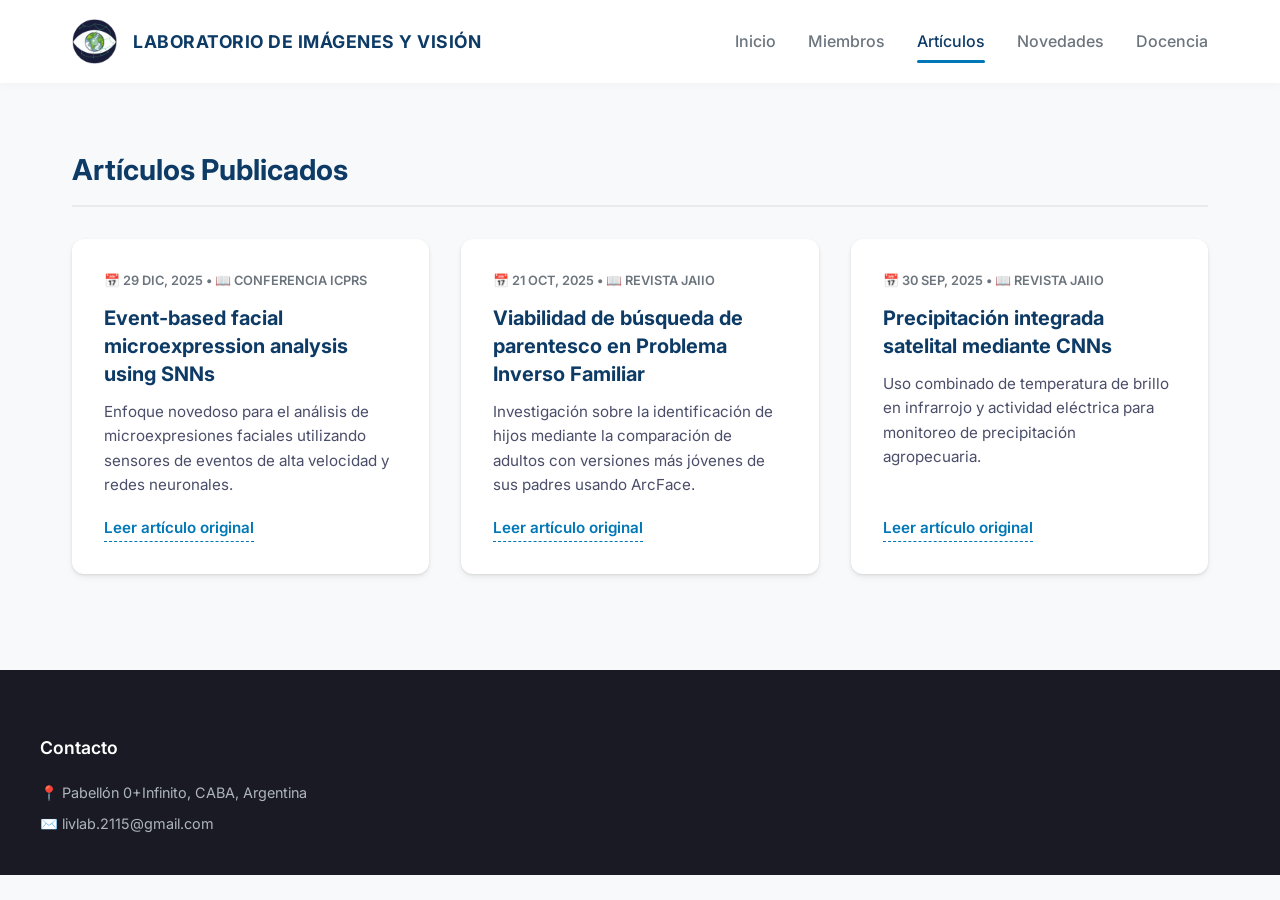
==== articulos.html @ 8fc421ce "articulos.html" ====
<!DOCTYPE html>
<html lang="es">
<head>
    <meta charset="UTF-8">
    <meta name="viewport" content="width=device-width, initial-scale=1.0">
    <title>Artículos - LIV</title>
    <link href="https://fonts.googleapis.com/css2?family=Inter:wght@300;400;500;600;700&display=swap" rel="stylesheet">
    <link rel="stylesheet" href="style.css">
</head>
<body>

    <header>
        <div class="header-container">
            <a href="index.html" class="logo-area">
                <img alt="Logo LIV" src="logo.png" class="logo-img">
                <h1 class="logo-title">LABORATORIO DE IMÁGENES Y VISIÓN</h1>
            </a>
            <nav class="main-nav">
                <ul>
                    <li><a href="index.html">Inicio</a></li>
                    <li><a href="miembros.html">Miembros</a></li>
                    <!-- Marcamos "Artículos" como la página activa -->
                    <li><a href="articulos.html" class="active">Artículos</a></li>
                    <li><a href="novedades.html">Novedades</a></li>
                    <li><a href="docencia.html">Docencia</a></li>
                </ul>
            </nav>
        </div>
    </header>

    <main>
        <section class="container">
            <div class="section-header">
                <h3>Artículos Publicados</h3>
            </div>
            <div class="grid articles-grid">
                
                <!-- Artículo 1 -->
                <div class="card article-card">
                    <span class="article-meta">📅 29 Dic, 2025 &bull; 📖 Conferencia ICPRS</span>
                    <h4>Event-based facial microexpression analysis using SNNs</h4>
                    <p>Enfoque novedoso para el análisis de microexpresiones faciales utilizando sensores de eventos de alta velocidad y redes neuronales.</p>
                    <a href="https://ieeexplore.ieee.org/abstract/document/11302823" target="_blank" class="article-link">Leer artículo original</a>
                </div>

                <!-- Artículo 2 -->
                <div class="card article-card">
                    <span class="article-meta">📅 21 Oct, 2025 &bull; 📖 Revista JAIIO</span>
                    <h4>Viabilidad de búsqueda de parentesco en Problema Inverso Familiar</h4>
                    <p>Investigación sobre la identificación de hijos mediante la comparación de adultos con versiones más jóvenes de sus padres usando ArcFace.</p>
                    <a href="https://revistas.unlp.edu.ar/JAIIO/article/view/19857" target="_blank" class="article-link">Leer artículo original</a>
                </div>

                <!-- Artículo 3 -->
                <div class="card article-card">
                    <span class="article-meta">📅 30 Sep, 2025 &bull; 📖 Revista JAIIO</span>
                    <h4>Precipitación integrada satelital mediante CNNs</h4>
                    <p>Uso combinado de temperatura de brillo en infrarrojo y actividad eléctrica para monitoreo de precipitación agropecuaria.</p>
                    <a href="https://revistas.unlp.edu.ar/JAIIO/article/view/19682" target="_blank" class="article-link">Leer artículo original</a>
                </div>

                <!-- Podés seguir agregando más artículos acá copiando y pegando el bloque <div class="card article-card">...</div> -->

            </div>
        </section>
    </main>

    <footer>
        <div class="footer-container">
            <div class="footer-col">
                <h5>Contacto</h5>
                <p>📍 Pabellón 0+Infinito, CABA, Argentina</p>
                <p>✉️ livlab.2115@gmail.com</p>
            </div>
        </div>
    </footer>

</body>
</html>
---- style.css ----
/* ==========================================================================
   Variables de Diseño (Paleta de Colores Académica y Estilos Globales)
   ========================================================================== */
:root {
    --primary-color: #0d3b66;      /* Azul institucional profundo */
    --secondary-color: #0077b6;    /* Azul brillante para acentos y enlaces */
    --text-color: #2b2d42;         /* Gris carbón para óptima lectura */
    --bg-light: #f8f9fa;           /* Fondo gris claro moderno */
    --bg-white: #ffffff;
    --card-shadow: 0 4px 6px rgba(0, 0, 0, 0.05), 0 1px 3px rgba(0, 0, 0, 0.1);
    --card-shadow-hover: 0 10px 20px rgba(0, 0, 0, 0.08);
    --border-radius: 12px;
    --font-main: 'Inter', sans-serif;
}

/* Reset de márgenes por defecto */
* {
    box-sizing: border-box;
    margin: 0;
    padding: 0;
}

body {
    font-family: var(--font-main);
    color: var(--text-color);
    background-color: var(--bg-light);
    line-height: 1.6;
}

a {
    text-decoration: none;
    color: var(--secondary-color);
    transition: color 0.2s ease;
}

a:hover {
    color: var(--primary-color);
}

ul {
    list-style: none;
}

img {
    max-width: 100%;
    display: block;
}

/* Maquetación de Contenedores (Escritorio) */
.container {
    max-width: 1200px;
    margin: 4rem auto;
    padding: 0 2rem;
}

.grid {
    display: grid;
    gap: 2rem;
}

.section-header {
    display: flex;
    justify-content: space-between;
    align-items: center;
    margin-bottom: 2rem;
    border-bottom: 2px solid #e9ecef;
    padding-bottom: 0.75rem;
}

.section-header h3 {
    font-size: 1.8rem;
    color: var(--primary-color);
    font-weight: 700;
}

/* Botones Secundarios */
.btn-secondary {
    font-size: 0.9rem;
    font-weight: 500;
    color: var(--secondary-color);
    border: 1px solid var(--secondary-color);
    padding: 0.5rem 1.2rem;
    border-radius: 30px;
    transition: all 0.2s ease;
    white-space: nowrap;
}

.btn-secondary:hover {
    background-color: var(--secondary-color);
    color: var(--bg-white);
}

/* ==========================================================================
   Header y Barra de Navegación
   ========================================================================== */
header {
    background-color: var(--bg-white);
    box-shadow: 0 2px 10px rgba(0,0,0,0.03);
    position: sticky;
    top: 0;
    z-index: 1000;
}

.header-container {
    max-width: 1200px;
    margin: 0 auto;
    padding: 1.2rem 2rem;
    display: flex;
    justify-content: space-between;
    align-items: center;
}

.logo-area {
    display: flex;
    align-items: center;
    gap: 1rem;
}

.logo-img {
    height: 45px;
    width: auto;
}

.logo-title {
    font-weight: 700;
    font-size: 1.1rem;
    color: var(--primary-color);
    letter-spacing: 0.5px;
}

.main-nav ul {
    display: flex;
    gap: 2rem;
}

.main-nav a {
    color: #6c757d;
    font-weight: 500;
    font-size: 1rem;
    padding: 0.5rem 0;
    position: relative;
}

.main-nav a:hover,
.main-nav a.active {
    color: var(--primary-color);
}

.main-nav a.active::after {
    content: '';
    position: absolute;
    bottom: -4px;
    left: 0;
    width: 100%;
    height: 3px;
    background-color: var(--secondary-color);
    border-radius: 2px;
}

/* ==========================================================================
   Sección Hero (Presentación)
   ========================================================================== */
.hero {
    background: linear-gradient(135deg, var(--primary-color) 0%, #1d4e89 100%);
    color: var(--bg-white);
    padding: 6rem 2rem;
    text-align: center;
}

.hero-content {
    max-width: 850px;
    margin: 0 auto;
}

.hero h2 {
    font-size: 3rem;
    margin-bottom: 1.2rem;
    font-weight: 700;
    letter-spacing: -0.5px;
}

.hero p {
    font-size: 1.2rem;
    opacity: 0.95;
    font-weight: 300;
}

/* ==========================================================================
   Estilo de Tarjetas Avanzado (Cards)
   ========================================================================== */
.card {
    background-color: var(--bg-white);
    border-radius: var(--border-radius);
    box-shadow: var(--card-shadow);
    padding: 2rem;
    transition: transform 0.3s cubic-bezier(0.165, 0.84, 0.44, 1), box-shadow 0.3s ease;
}

.card:hover {
    transform: translateY(-4px);
    box-shadow: var(--card-shadow-hover);
}

/* Grids por defecto (Escritorio) */
.team-grid { grid-template-columns: repeat(auto-fit, minmax(210px, 1fr)); }
.articles-grid { grid-template-columns: repeat(auto-fit, minmax(320px, 1fr)); }
.news-grid { grid-template-columns: repeat(auto-fit, minmax(350px, 1fr)); }

.member-card { text-align: center; }
.member-img-container {
    width: 120px;
    height: 120px;
    margin: 0 auto 1rem auto;
    border-radius: 50%;
    overflow: hidden;
    border: 4px solid #f1f3f5;
}
.member-card img { width: 100%; height: 100%; object-fit: cover; }
.member-card h4 { font-size: 1.1rem; color: var(--primary-color); margin-bottom: 0.2rem; }
.member-card .role { font-size: 0.9rem; color: #6c757d; }

.article-card { display: flex; flex-direction: column; }
.article-meta { font-size: 0.8rem; color: #6c757d; margin-bottom: 0.75rem; text-transform: uppercase; font-weight: 600; }
.article-card h4 { font-size: 1.25rem; color: var(--primary-color); margin-bottom: 0.75rem; line-height: 1.4; }
.article-card p { font-size: 0.95rem; color: #4a4e69; margin-bottom: 1.2rem; flex-grow: 1; }
.article-link { font-weight: 600; font-size: 0.95rem; align-self: flex-start; border-bottom: 1px dashed var(--secondary-color); }

.badge { display: inline-block; font-size: 0.75rem; font-weight: 700; padding: 0.3rem 0.8rem; border-radius: 20px; margin-bottom: 1rem; text-transform: uppercase; }
.badge-ongoing { background-color: #e2f0d9; color: #385723; }
.badge-finished { background-color: #e8eae9; color: #595959; }
.news-card h4 { font-size: 1.25rem; color: var(--primary-color); margin-bottom: 0.5rem; }

/* ==========================================================================
   Footer
   ========================================================================== */
footer {
    background-color: #1a1a24;
    color: #adb5bd;
    padding: 4rem 2rem 2rem 2rem;
    margin-top: 6rem;
}

.footer-container {
    max-width: 1200px;
    margin: 0 auto;
    display: flex;
    justify-content: space-between;
    flex-wrap: wrap;
    gap: 3rem;
}

.footer-col { flex: 1; min-width: 220px; }
.footer-col h5 { color: var(--bg-white); margin-bottom: 1.2rem; font-size: 1.1rem; font-weight: 600; }
.footer-col p, .footer-links li { margin-bottom: 0.5rem; font-size: 0.9rem; }
.footer-links a { color: #adb5bd; }
.footer-links a:hover { color: var(--bg-white); }
.footer-logos { display: flex; align-items: center; gap: 1.5rem; flex-wrap: wrap; }
.footer-logos img { height: 40px; width: auto; filter: brightness(0) invert(1); opacity: 0.5; }
.footer-bottom { max-width: 1200px; margin: 3rem auto 0 auto; padding-top: 1.2rem; border-top: 1px solid #2d2d3a; text-align: center; font-size: 0.8rem; }

/* ==========================================================================
   MÓVIL COMPACTO (Ajustes estrictos para celulares)
   ========================================================================== */
@media (max-width: 768px) {
    /* 1. Reducción de espacios muertos (márgenes y paddings) */
    .container {
        margin: 2rem auto;
        padding: 0 1rem;
    }
    
    .card {
        padding: 1.25rem; /* Tarjetas más compactas */
    }

    /* 2. Menú de navegación móvil limpio y centrado */
    .header-container {
        flex-direction: column;
        gap: 0.8rem;
        padding: 1rem;
    }
    
    .logo-title {
        font-size: 0.95rem;
        text-align: center;
    }

    .main-nav ul {
        gap: 1rem;
        flex-wrap: wrap;
        justify-content: center;
    }

    .main-nav a {
        font-size: 0.9rem;
    }

    /* 3. Hero achicado drásticamente para evitar scroll eterno */
    .hero {
        padding: 2.5rem 1rem;
    }
    
    .hero h2 {
        font-size: 1.8rem;
        margin-bottom: 0.6rem;
    }
    
    .hero p {
        font-size: 0.95rem;
    }

    /* 4. Encabezados de sección compactos */
    .section-header {
        margin-bottom: 1.2rem;
        gap: 0.5rem;
    }
    
    .section-header h3 {
        font-size: 1.3rem;
    }
    
    .btn-secondary {
        font-size: 0.8rem;
        padding: 0.4rem 0.8rem;
    }

    /* 5. Forzar una sola columna perfecta y compacta sin desbordes */
    .team-grid, .articles-grid, .news-grid {
        grid-template-columns: 1fr !important;
        gap: 1rem;
    }

    .member-img-container {
        width: 90px;
        height: 90px;
        margin-bottom: 0.6rem;
    }

    /* 6. Footer adaptable */
    footer {
        padding: 2.5rem 1rem 1.5rem 1rem;
        margin-top: 3rem;
    }
    
    .footer-container {
        gap: 1.5rem;
        flex-direction: column;
    }
    
    .footer-logos {
        gap: 1rem;
    }
    
    .footer-logos img {
        height: 35px;
    }
}
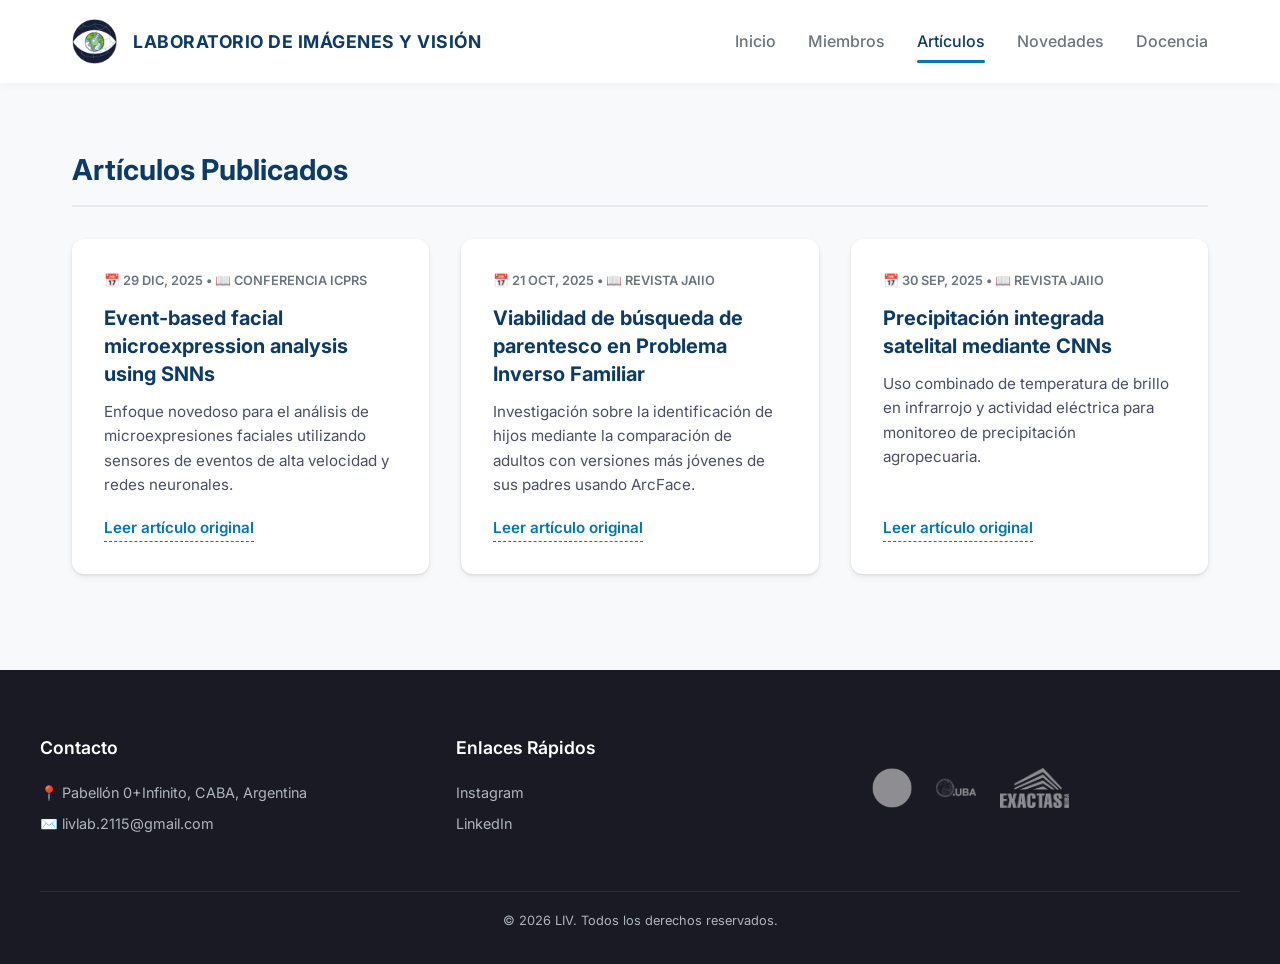
==== commit b2f7d354: "articulos.html" ====
--- a/articulos.html
+++ b/articulos.html
@@ -65,15 +65,32 @@
         </section>
     </main>
 
-    <footer>
+   <footer>
         <div class="footer-container">
             <div class="footer-col">
                 <h5>Contacto</h5>
                 <p>📍 Pabellón 0+Infinito, CABA, Argentina</p>
                 <p>✉️ livlab.2115@gmail.com</p>
             </div>
+            
+            <div class="footer-col">
+                <h5>Enlaces Rápidos</h5>
+                <ul class="footer-links">
+                    <li><a href="https://instagram.com/imagenesliv" target="_blank">Instagram</a></li>
+                    <li><a href="https://linkedin.com/in/laboratorio-de-imágenes-y-visión-413093406" target="_blank">LinkedIn</a></li>
+                </ul>
+            </div>
+            
+            <div class="footer-col footer-logos">
+                <img alt="Logo LIV" src="logo.png">
+                <img alt="Logo UBA" src="logo_uba.png">
+                <img alt="Logo Exactas" src="logo_exactas.png">
+            </div>
+        </div>
+        
+        <div class="footer-bottom">
+            <p>&copy; 2026 LIV. Todos los derechos reservados.</p>
         </div>
     </footer>
-
 </body>
 </html>
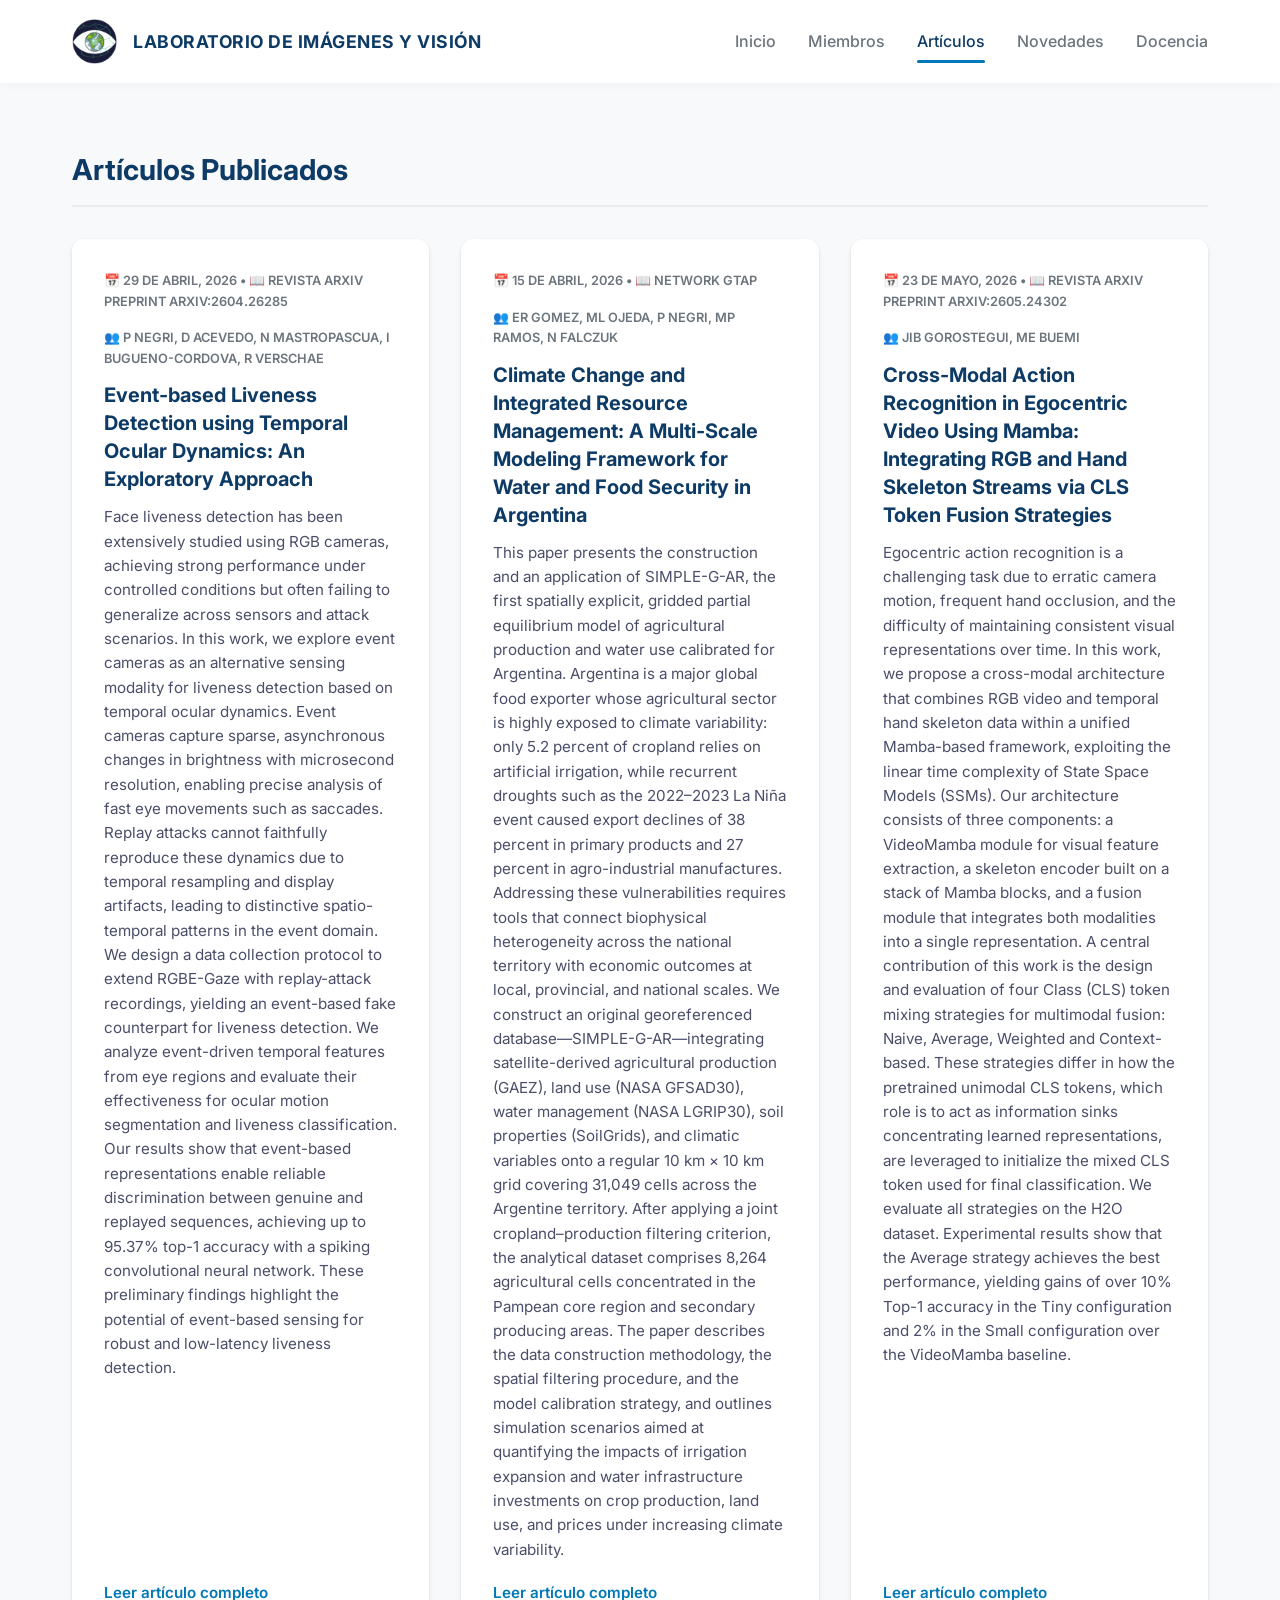
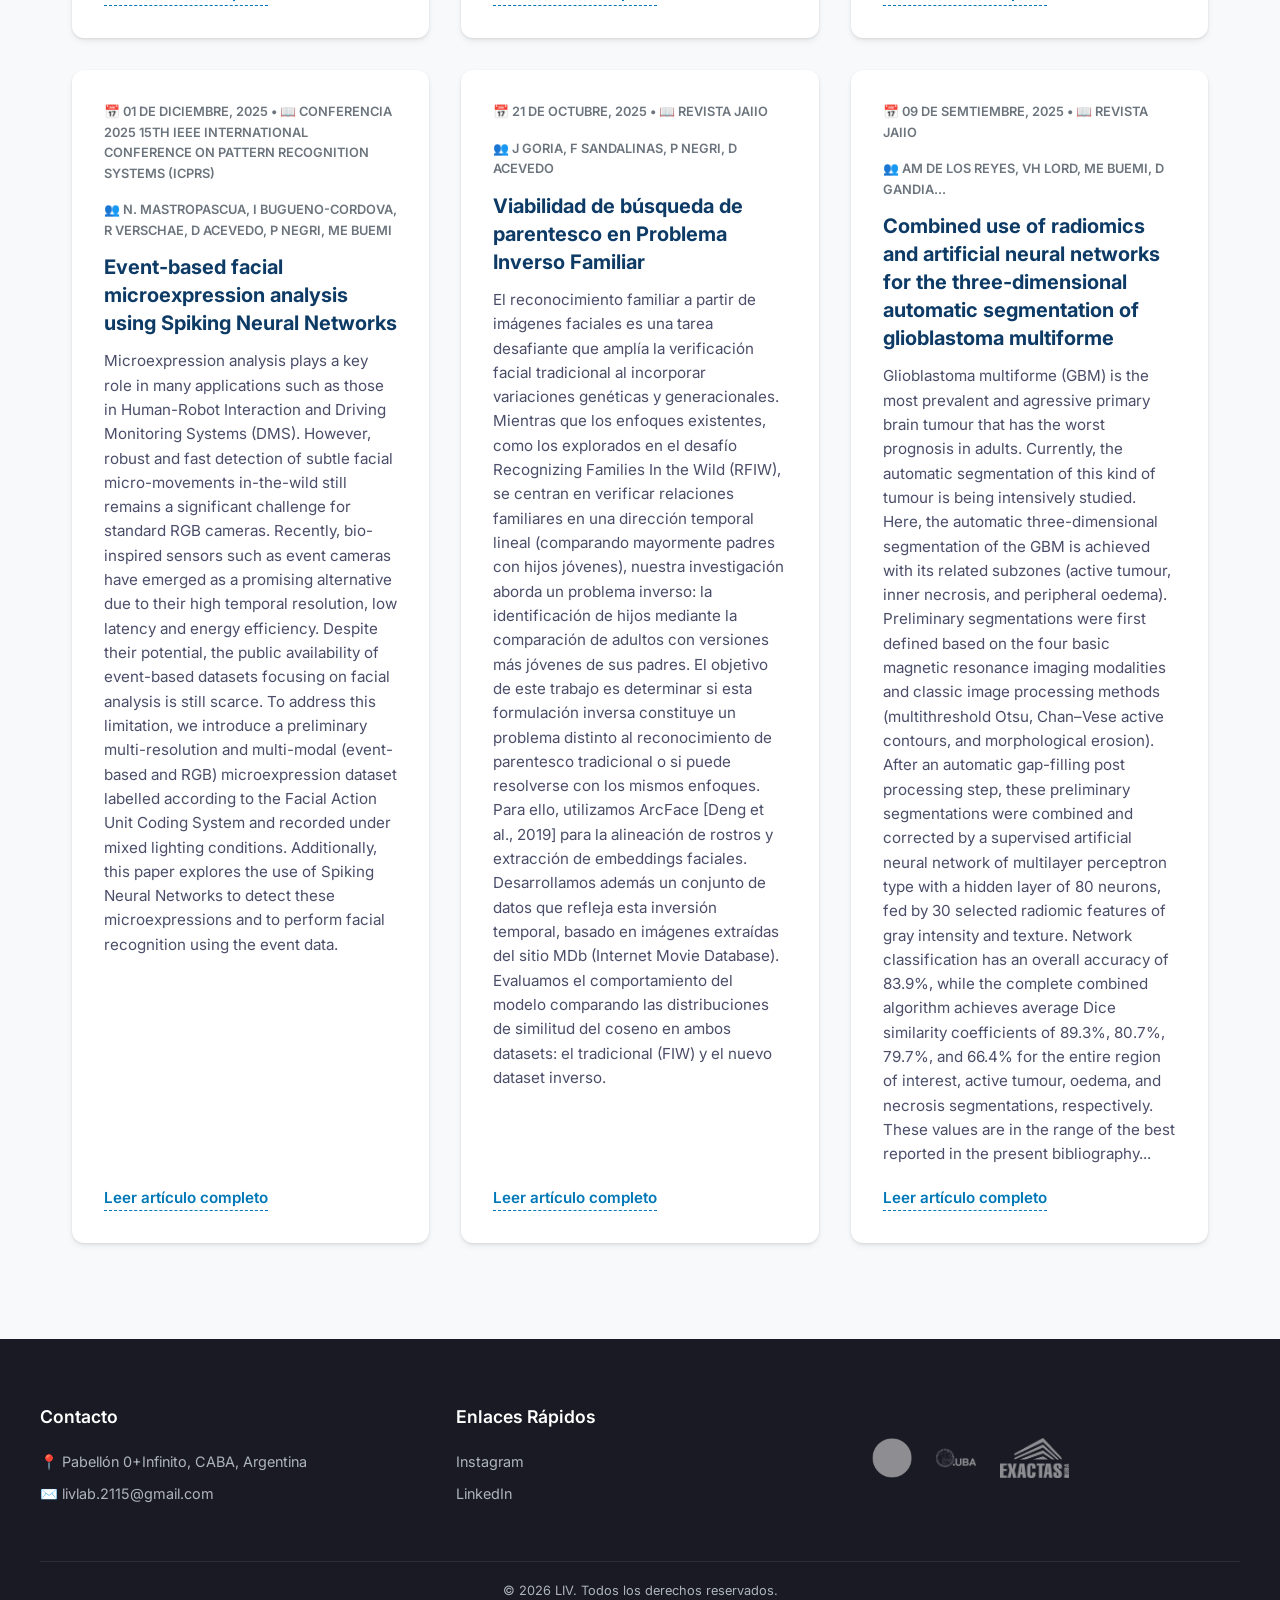
==== commit a79cecff: "articulos.html" ====
--- a/articulos.html
+++ b/articulos.html
@@ -37,30 +37,56 @@
                 
                 <!-- Artículo 1 -->
                 <div class="card article-card">
-                    <span class="article-meta">📅 29 Dic, 2025 &bull; 📖 Conferencia ICPRS</span>
-                    <h4>Event-based facial microexpression analysis using SNNs</h4>
-                    <p>Enfoque novedoso para el análisis de microexpresiones faciales utilizando sensores de eventos de alta velocidad y redes neuronales.</p>
-                    <a href="https://ieeexplore.ieee.org/abstract/document/11302823" target="_blank" class="article-link">Leer artículo original</a>
+                    <span class="article-meta">📅 29 de abril, 2026 &bull; 📖 Revista arXiv preprint arXiv:2604.26285</span>
+                    <span class="article-meta" style="display: block; margin-top: 4px;">👥 P Negri, D Acevedo, N Mastropascua, I Bugueno-Cordova, R Verschae</span>
+                    <h4>Event-based Liveness Detection using Temporal Ocular Dynamics: An Exploratory Approach</h4>
+                    <p>Face liveness detection has been extensively studied using RGB cameras, achieving strong performance under controlled conditions but often failing to generalize across sensors and attack scenarios. In this work, we explore event cameras as an alternative sensing modality for liveness detection based on temporal ocular dynamics. Event cameras capture sparse, asynchronous changes in brightness with microsecond resolution, enabling precise analysis of fast eye movements such as saccades. Replay attacks cannot faithfully reproduce these dynamics due to temporal resampling and display artifacts, leading to distinctive spatio-temporal patterns in the event domain. We design a data collection protocol to extend RGBE-Gaze with replay-attack recordings, yielding an event-based fake counterpart for liveness detection. We analyze event-driven temporal features from eye regions and evaluate their effectiveness for ocular motion segmentation and liveness classification. Our results show that event-based representations enable reliable discrimination between genuine and replayed sequences, achieving up to 95.37% top-1 accuracy with a spiking convolutional neural network. These preliminary findings highlight the potential of event-based sensing for robust and low-latency liveness detection.</p>
+                    <a href="https://arxiv.org/abs/2604.26285" target="_blank" class="article-link">Leer artículo completo</a>
                 </div>
 
                 <!-- Artículo 2 -->
                 <div class="card article-card">
-                    <span class="article-meta">📅 21 Oct, 2025 &bull; 📖 Revista JAIIO</span>
-                    <h4>Viabilidad de búsqueda de parentesco en Problema Inverso Familiar</h4>
-                    <p>Investigación sobre la identificación de hijos mediante la comparación de adultos con versiones más jóvenes de sus padres usando ArcFace.</p>
-                    <a href="https://revistas.unlp.edu.ar/JAIIO/article/view/19857" target="_blank" class="article-link">Leer artículo original</a>
+                    <span class="article-meta">📅 15 de abril, 2026 &bull; 📖 Network GTAP</span>
+                    <span class="article-meta" style="display: block; margin-top: 4px;">👥 ER Gomez, ML Ojeda, P Negri, MP Ramos, N Falczuk</span>
+                    <h4>Climate Change and Integrated Resource Management: A Multi-Scale Modeling Framework for Water and Food Security in Argentina</h4>
+                    <p>This paper presents the construction and an application of SIMPLE-G-AR, the first spatially explicit, gridded partial equilibrium model of agricultural production and water use calibrated for Argentina. Argentina is a major global food exporter whose agricultural sector is highly exposed to climate variability: only 5.2 percent of cropland relies on artificial irrigation, while recurrent droughts such as the 2022–2023 La Niña event caused export declines of 38 percent in primary products and 27 percent in agro-industrial manufactures. Addressing these vulnerabilities requires tools that connect biophysical heterogeneity across the national territory with economic outcomes at local, provincial, and national scales. We construct an original georeferenced database—SIMPLE-G-AR—integrating satellite-derived agricultural production (GAEZ), land use (NASA GFSAD30), water management (NASA LGRIP30), soil properties (SoilGrids), and climatic variables onto a regular 10 km × 10 km grid covering 31,049 cells across the Argentine territory. After applying a joint cropland–production filtering criterion, the analytical dataset comprises 8,264 agricultural cells concentrated in the Pampean core region and secondary producing areas. The paper describes the data construction methodology, the spatial filtering procedure, and the model calibration strategy, and outlines simulation scenarios aimed at quantifying the impacts of irrigation expansion and water infrastructure investments on crop production, land use, and prices under increasing climate variability.</p>
+                    <a href="https://www.gtap.agecon.purdue.edu/resources/res_display.asp?RecordID=7873" target="_blank" class="article-link">Leer artículo completo</a>
                 </div>
 
                 <!-- Artículo 3 -->
                 <div class="card article-card">
-                    <span class="article-meta">📅 30 Sep, 2025 &bull; 📖 Revista JAIIO</span>
-                    <h4>Precipitación integrada satelital mediante CNNs</h4>
-                    <p>Uso combinado de temperatura de brillo en infrarrojo y actividad eléctrica para monitoreo de precipitación agropecuaria.</p>
-                    <a href="https://revistas.unlp.edu.ar/JAIIO/article/view/19682" target="_blank" class="article-link">Leer artículo original</a>
+                    <span class="article-meta">📅 23 de mayo, 2026 &bull; 📖 Revista arXiv preprint arXiv:2605.24302</span>
+                    <span class="article-meta" style="display: block; margin-top: 4px;">👥 JIB Gorostegui, ME Buemi</span>
+                    <h4>Cross-Modal Action Recognition in Egocentric Video Using Mamba: Integrating RGB and Hand Skeleton Streams via CLS Token Fusion Strategies</h4>
+                    <p>Egocentric action recognition is a challenging task due to erratic camera motion, frequent hand occlusion, and the difficulty of maintaining consistent visual representations over time. In this work, we propose a cross-modal architecture that combines RGB video and temporal hand skeleton data within a unified Mamba-based framework, exploiting the linear time complexity of State Space Models (SSMs). Our architecture consists of three components: a VideoMamba module for visual feature extraction, a skeleton encoder built on a stack of Mamba blocks, and a fusion module that integrates both modalities into a single representation. A central contribution of this work is the design and evaluation of four Class (CLS) token mixing strategies for multimodal fusion: Naive, Average, Weighted and Context-based. These strategies differ in how the pretrained unimodal CLS tokens, which role is to act as information sinks concentrating learned representations, are leveraged to initialize the mixed CLS token used for final classification. We evaluate all strategies on the H2O dataset. Experimental results show that the Average strategy achieves the best performance, yielding gains of over 10% Top-1 accuracy in the Tiny configuration and 2% in the Small configuration over the VideoMamba baseline.</p>
+                    <a href="https://arxiv.org/abs/2605.24302" target="_blank" class="article-link">Leer artículo completo</a>
+                </div>
+
+                <div class="card article-card">
+                    <span class="article-meta">📅 01 de diciembre, 2025 &bull; 📖 Conferencia 2025 15th IEEE International Conference on Pattern Recognition Systems (ICPRS)</span>
+                    <span class="article-meta" style="display: block; margin-top: 4px;">👥 N. Mastropascua, I Bugueno-Cordova, R Verschae, D Acevedo, P Negri, ME Buemi</span>
+                    <h4>Event-based facial microexpression analysis using Spiking Neural Networks</h4>
+                    <p>Microexpression analysis plays a key role in many applications such as those in Human-Robot Interaction and Driving Monitoring Systems (DMS). However, robust and fast detection of subtle facial micro-movements in-the-wild still remains a significant challenge for standard RGB cameras. Recently, bio-inspired sensors such as event cameras have emerged as a promising alternative due to their high temporal resolution, low latency and energy efficiency. Despite their potential, the public availability of event-based datasets focusing on facial analysis is still scarce. To address this limitation, we introduce a preliminary multi-resolution and multi-modal (event-based and RGB) microexpression dataset labelled according to the Facial Action Unit Coding System and recorded under mixed lighting conditions. Additionally, this paper explores the use of Spiking Neural Networks to detect these microexpressions and to perform facial recognition using the event data.</p>
+                    <a href="https://ieeexplore.ieee.org/abstract/document/11302823" target="_blank" class="article-link">Leer artículo completo</a>
+                </div>
+
+                <div class="card article-card">
+                    <span class="article-meta">📅 21 de octubre, 2025 &bull; 📖 Revista JAIIO</span>
+                    <span class="article-meta" style="display: block; margin-top: 4px;">👥 J Goria, F Sandalinas, P Negri, D Acevedo</span>
+                    <h4>Viabilidad de búsqueda de parentesco en Problema Inverso Familiar</h4>
+                    <p>El reconocimiento familiar a partir de imágenes faciales es una tarea desafiante que amplía la verificación facial tradicional al incorporar variaciones genéticas y generacionales. Mientras que los enfoques existentes, como los explorados en el desafío Recognizing Families In the Wild (RFIW), se centran en verificar relaciones familiares en una dirección temporal lineal (comparando mayormente padres con hijos jóvenes), nuestra investigación aborda un problema inverso: la identificación de hijos mediante la comparación de adultos con versiones más jóvenes de sus padres. El objetivo de este trabajo es determinar si esta formulación inversa constituye un problema distinto al reconocimiento de parentesco tradicional o si puede resolverse con los mismos enfoques. Para ello, utilizamos ArcFace [Deng et al., 2019] para la alineación de rostros y extracción de embeddings faciales. Desarrollamos además un conjunto de datos que refleja esta inversión temporal, basado en imágenes extraídas del sitio  MDb (Internet Movie Database). Evaluamos el comportamiento del modelo comparando las distribuciones de similitud del coseno en ambos datasets: el tradicional (FIW) y el nuevo dataset inverso.</p>
+                    <a href="https://revistas.unlp.edu.ar/JAIIO/article/view/19857" target="_blank" class="article-link">Leer artículo completo</a>
+                </div>
+
+                <div class="card article-card">
+                    <span class="article-meta">📅 09 de semtiembre, 2025 &bull; 📖 Revista JAIIO</span>
+                    <span class="article-meta" style="display: block; margin-top: 4px;">👥 AM de los Reyes, VH Lord, ME Buemi, D Gandia...</span>
+                    <h4>Combined use of radiomics and artificial neural networks for the three-dimensional automatic segmentation of glioblastoma multiforme</h4>
+                    <p>Glioblastoma multiforme (GBM) is the most prevalent and agressive primary brain tumour that has the worst prognosis in adults. Currently, the automatic segmentation of this kind of tumour is being intensively studied. Here, the automatic three-dimensional segmentation of the GBM is achieved with its related subzones (active tumour, inner necrosis, and peripheral oedema). Preliminary segmentations were first defined based on the four basic magnetic resonance imaging modalities and classic image processing methods (multithreshold Otsu, Chan–Vese active contours, and morphological erosion). After an automatic gap-filling post processing step, these preliminary segmentations were combined and corrected by a supervised artificial neural network of multilayer perceptron type with a hidden layer of 80 neurons, fed by 30 selected radiomic features of gray intensity and texture. Network classification has an overall accuracy of 83.9%, while the complete combined algorithm achieves average Dice similarity coefficients of 89.3%, 80.7%, 79.7%, and 66.4% for the entire region of interest, active tumour, oedema, and necrosis segmentations, respectively. These values are in the range of the best reported in the present bibliography...</p>
+                    <a href="https://revistas.unlp.edu.ar/JAIIO/article/view/19558" target="_blank" class="article-link">Leer artículo completo</a>
                 </div>
 
                 <!-- Podés seguir agregando más artículos acá copiando y pegando el bloque <div class="card article-card">...</div> -->
-
             </div>
         </section>
     </main>
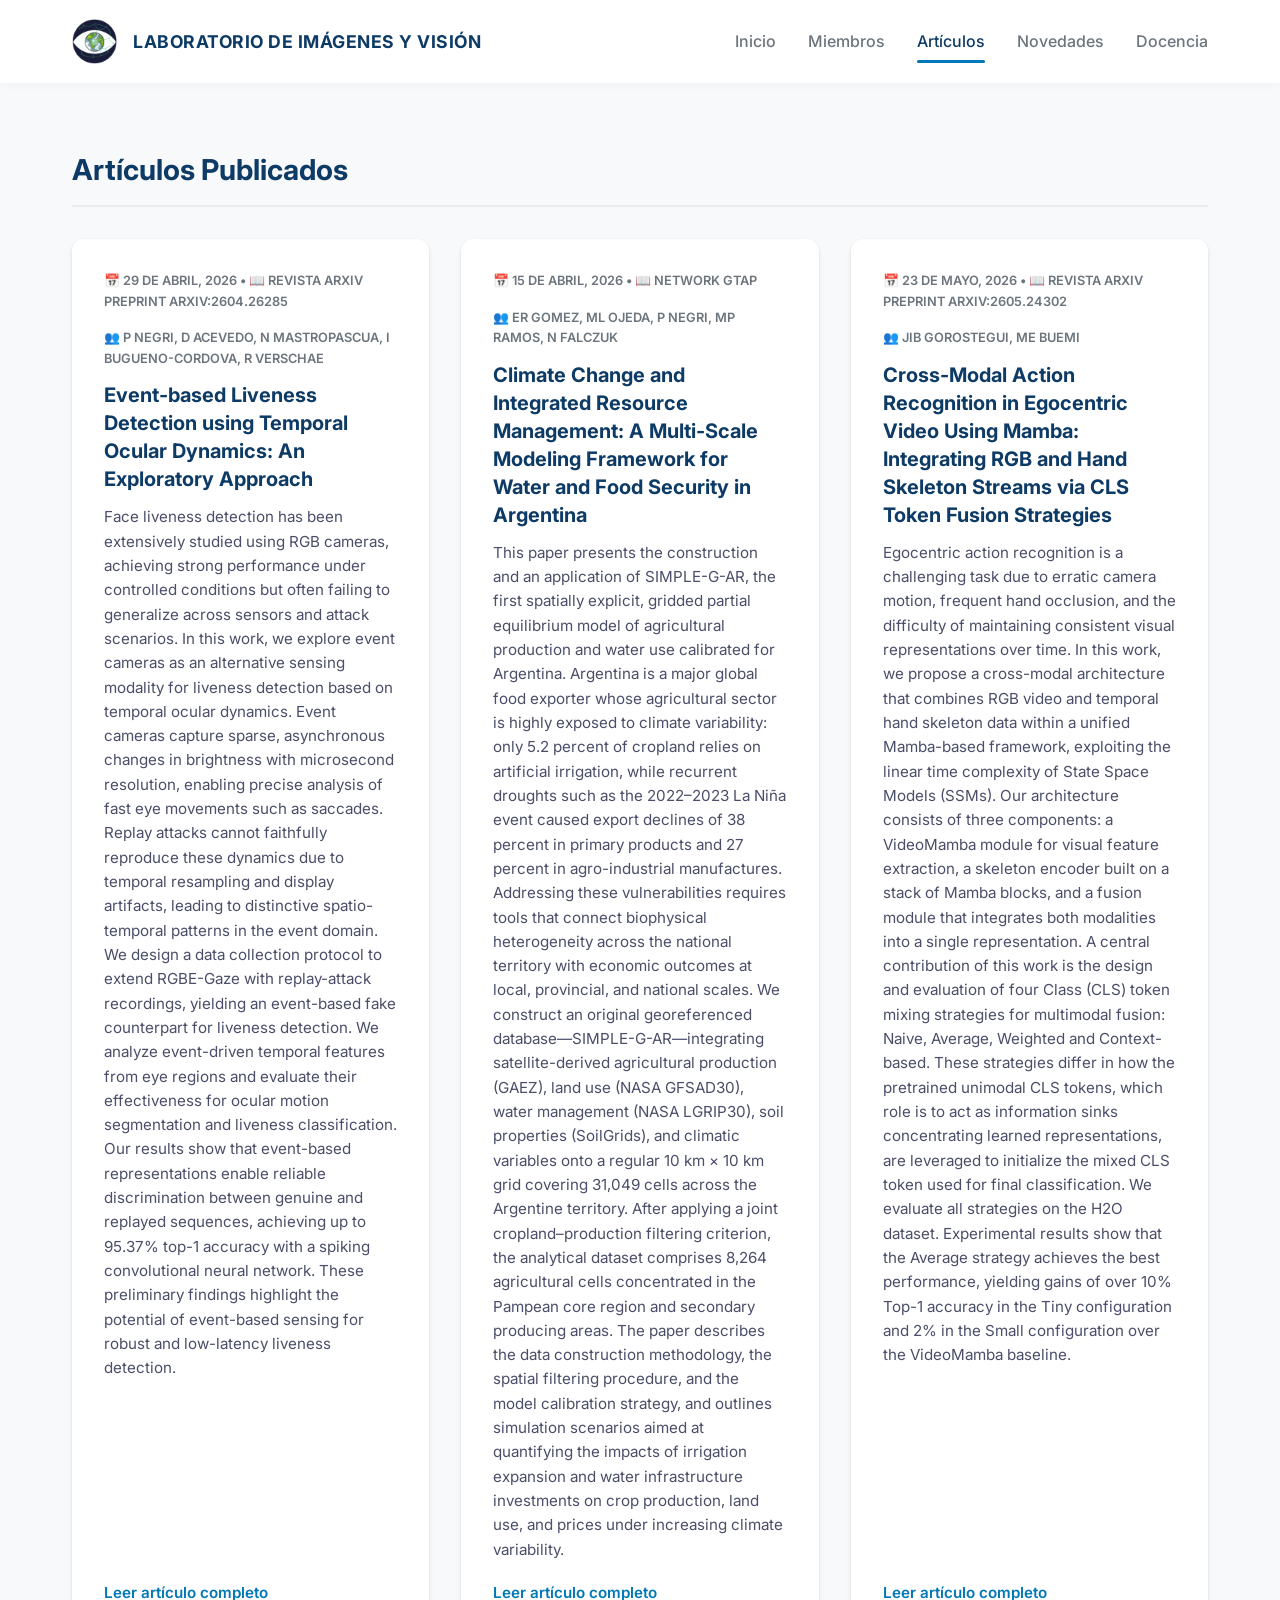
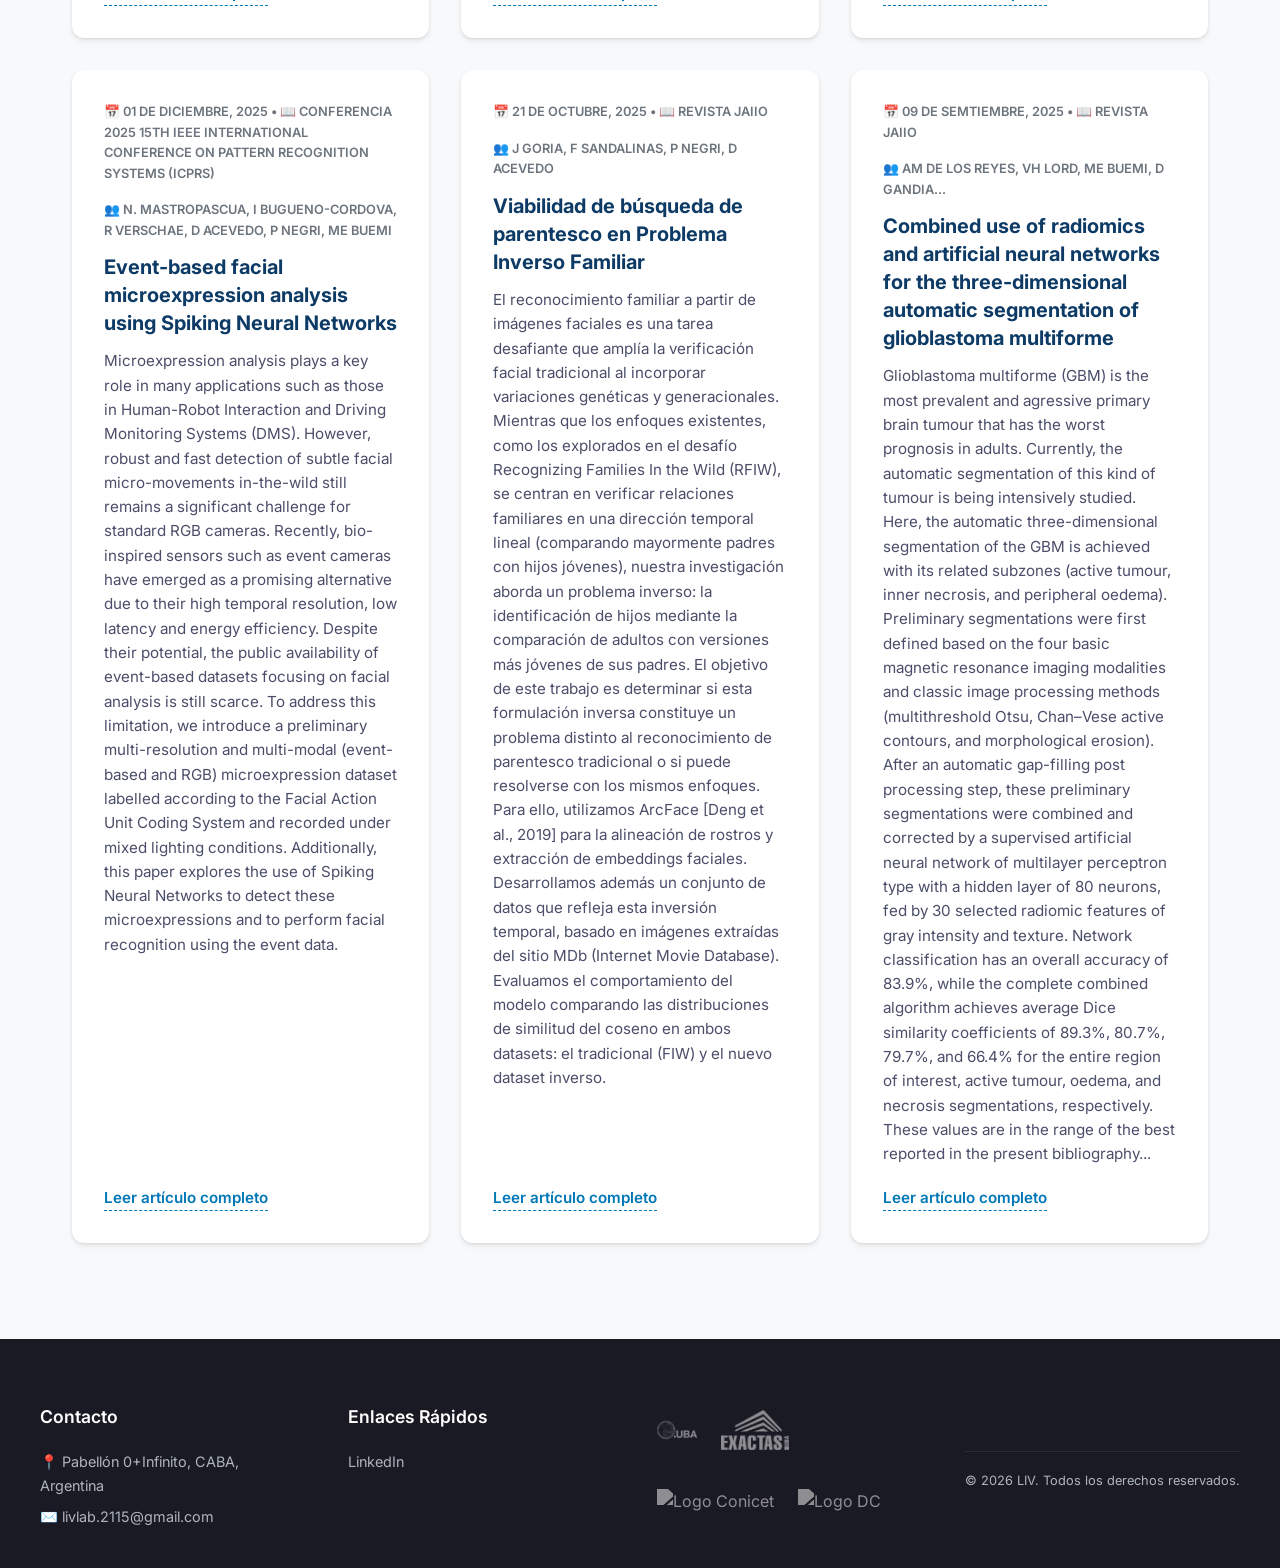
==== commit 9819ab60: "articulos.html" ====
--- a/articulos.html
+++ b/articulos.html
@@ -102,15 +102,15 @@
             <div class="footer-col">
                 <h5>Enlaces Rápidos</h5>
                 <ul class="footer-links">
-                    <li><a href="https://instagram.com/imagenesliv" target="_blank">Instagram</a></li>
                     <li><a href="https://linkedin.com/in/laboratorio-de-imágenes-y-visión-413093406" target="_blank">LinkedIn</a></li>
                 </ul>
             </div>
             
             <div class="footer-col footer-logos">
-                <img alt="Logo LIV" src="logo.png">
                 <img alt="Logo UBA" src="logo_uba.png">
                 <img alt="Logo Exactas" src="logo_exactas.png">
+                <img alt="Logo Conicet" src="logo_conicet.png">
+                <img alt="Logo DC" src="logo_dc.png"
             </div>
         </div>
         
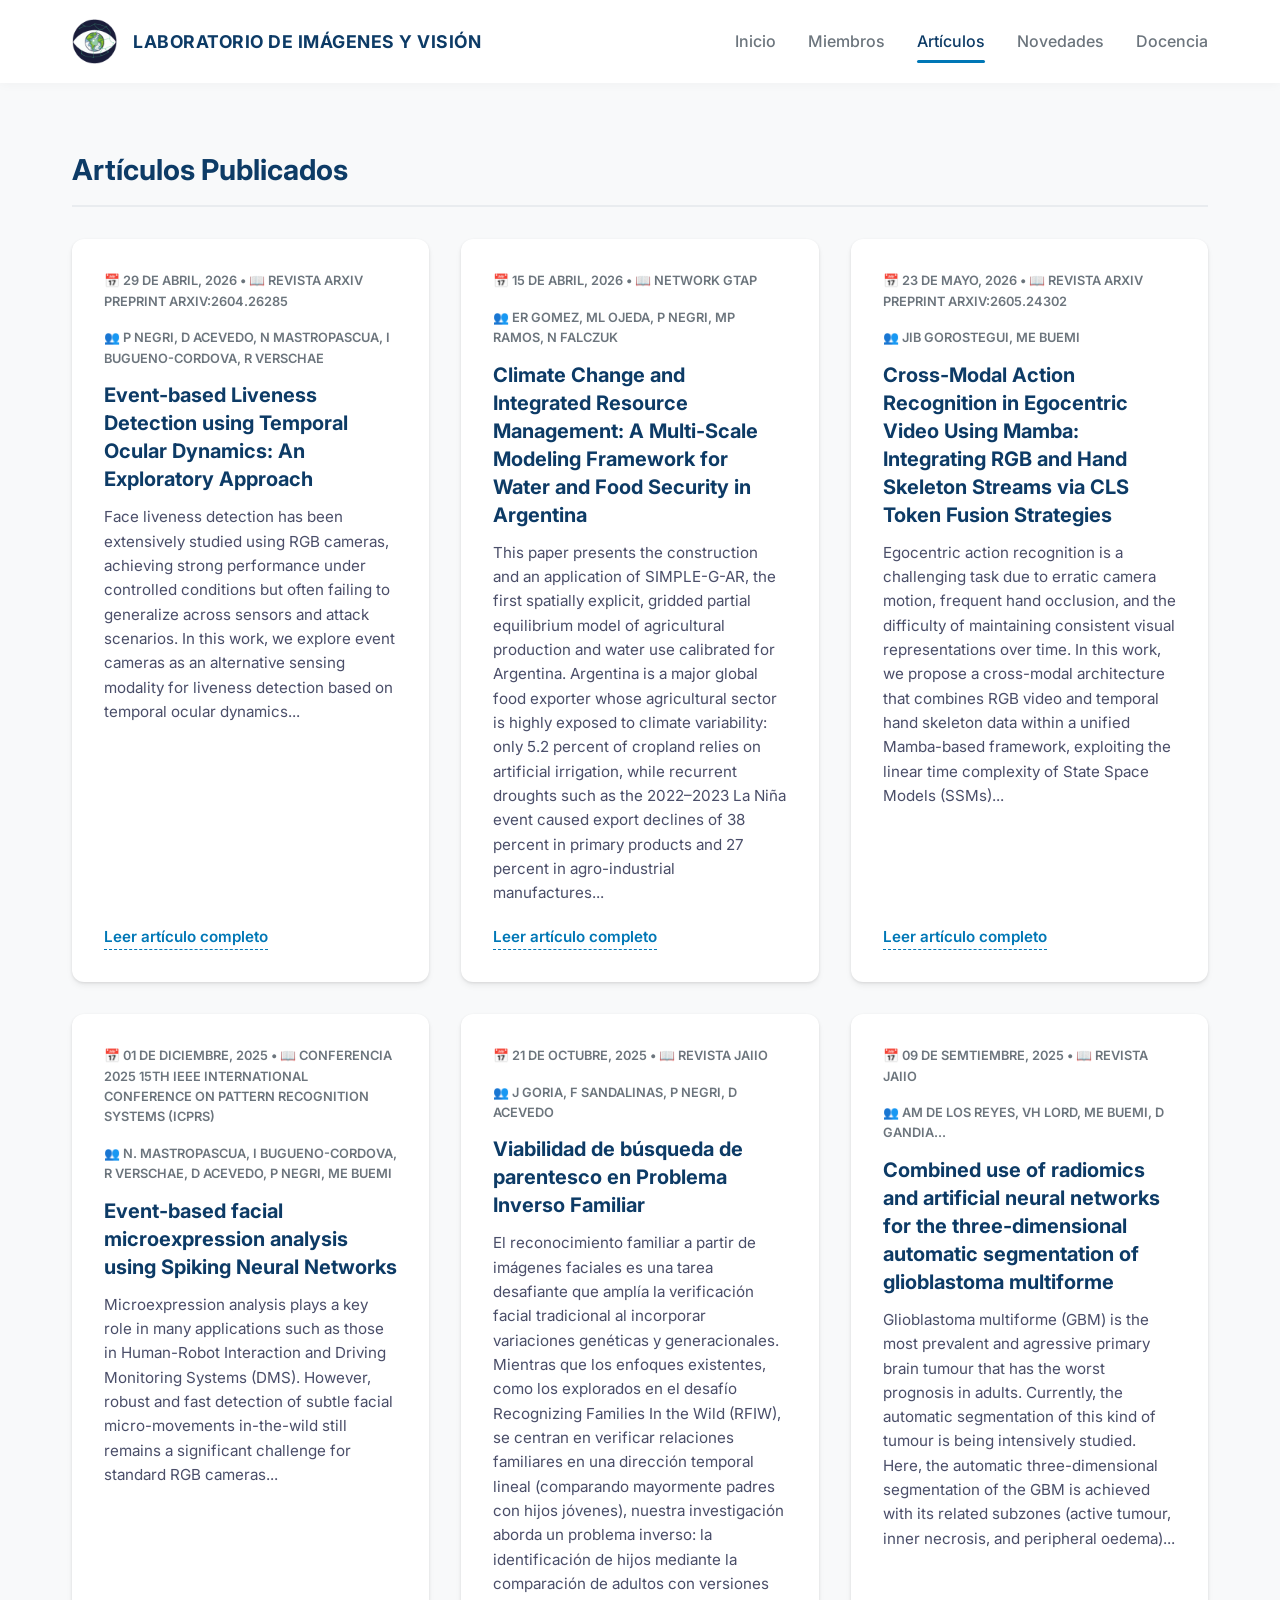
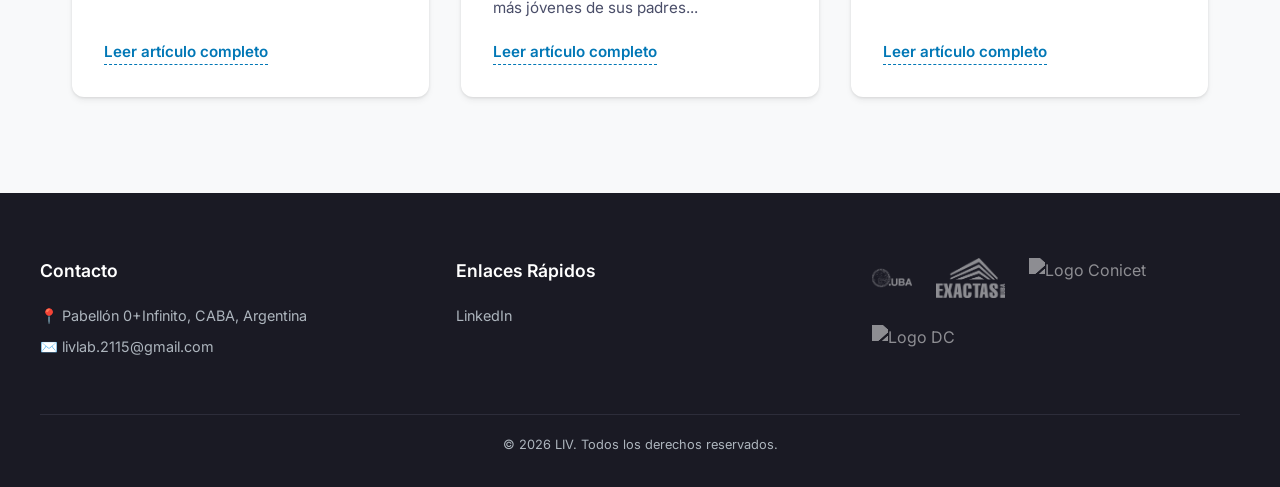
==== commit f9ba3651: "articulos.html" ====
--- a/articulos.html
+++ b/articulos.html
@@ -40,7 +40,7 @@
                     <span class="article-meta">📅 29 de abril, 2026 &bull; 📖 Revista arXiv preprint arXiv:2604.26285</span>
                     <span class="article-meta" style="display: block; margin-top: 4px;">👥 P Negri, D Acevedo, N Mastropascua, I Bugueno-Cordova, R Verschae</span>
                     <h4>Event-based Liveness Detection using Temporal Ocular Dynamics: An Exploratory Approach</h4>
-                    <p>Face liveness detection has been extensively studied using RGB cameras, achieving strong performance under controlled conditions but often failing to generalize across sensors and attack scenarios. In this work, we explore event cameras as an alternative sensing modality for liveness detection based on temporal ocular dynamics. Event cameras capture sparse, asynchronous changes in brightness with microsecond resolution, enabling precise analysis of fast eye movements such as saccades. Replay attacks cannot faithfully reproduce these dynamics due to temporal resampling and display artifacts, leading to distinctive spatio-temporal patterns in the event domain. We design a data collection protocol to extend RGBE-Gaze with replay-attack recordings, yielding an event-based fake counterpart for liveness detection. We analyze event-driven temporal features from eye regions and evaluate their effectiveness for ocular motion segmentation and liveness classification. Our results show that event-based representations enable reliable discrimination between genuine and replayed sequences, achieving up to 95.37% top-1 accuracy with a spiking convolutional neural network. These preliminary findings highlight the potential of event-based sensing for robust and low-latency liveness detection.</p>
+                    <p>Face liveness detection has been extensively studied using RGB cameras, achieving strong performance under controlled conditions but often failing to generalize across sensors and attack scenarios. In this work, we explore event cameras as an alternative sensing modality for liveness detection based on temporal ocular dynamics...</p>
                     <a href="https://arxiv.org/abs/2604.26285" target="_blank" class="article-link">Leer artículo completo</a>
                 </div>
 
@@ -49,7 +49,7 @@
                     <span class="article-meta">📅 15 de abril, 2026 &bull; 📖 Network GTAP</span>
                     <span class="article-meta" style="display: block; margin-top: 4px;">👥 ER Gomez, ML Ojeda, P Negri, MP Ramos, N Falczuk</span>
                     <h4>Climate Change and Integrated Resource Management: A Multi-Scale Modeling Framework for Water and Food Security in Argentina</h4>
-                    <p>This paper presents the construction and an application of SIMPLE-G-AR, the first spatially explicit, gridded partial equilibrium model of agricultural production and water use calibrated for Argentina. Argentina is a major global food exporter whose agricultural sector is highly exposed to climate variability: only 5.2 percent of cropland relies on artificial irrigation, while recurrent droughts such as the 2022–2023 La Niña event caused export declines of 38 percent in primary products and 27 percent in agro-industrial manufactures. Addressing these vulnerabilities requires tools that connect biophysical heterogeneity across the national territory with economic outcomes at local, provincial, and national scales. We construct an original georeferenced database—SIMPLE-G-AR—integrating satellite-derived agricultural production (GAEZ), land use (NASA GFSAD30), water management (NASA LGRIP30), soil properties (SoilGrids), and climatic variables onto a regular 10 km × 10 km grid covering 31,049 cells across the Argentine territory. After applying a joint cropland–production filtering criterion, the analytical dataset comprises 8,264 agricultural cells concentrated in the Pampean core region and secondary producing areas. The paper describes the data construction methodology, the spatial filtering procedure, and the model calibration strategy, and outlines simulation scenarios aimed at quantifying the impacts of irrigation expansion and water infrastructure investments on crop production, land use, and prices under increasing climate variability.</p>
+                    <p>This paper presents the construction and an application of SIMPLE-G-AR, the first spatially explicit, gridded partial equilibrium model of agricultural production and water use calibrated for Argentina. Argentina is a major global food exporter whose agricultural sector is highly exposed to climate variability: only 5.2 percent of cropland relies on artificial irrigation, while recurrent droughts such as the 2022–2023 La Niña event caused export declines of 38 percent in primary products and 27 percent in agro-industrial manufactures...</p>
                     <a href="https://www.gtap.agecon.purdue.edu/resources/res_display.asp?RecordID=7873" target="_blank" class="article-link">Leer artículo completo</a>
                 </div>
 
@@ -58,7 +58,7 @@
                     <span class="article-meta">📅 23 de mayo, 2026 &bull; 📖 Revista arXiv preprint arXiv:2605.24302</span>
                     <span class="article-meta" style="display: block; margin-top: 4px;">👥 JIB Gorostegui, ME Buemi</span>
                     <h4>Cross-Modal Action Recognition in Egocentric Video Using Mamba: Integrating RGB and Hand Skeleton Streams via CLS Token Fusion Strategies</h4>
-                    <p>Egocentric action recognition is a challenging task due to erratic camera motion, frequent hand occlusion, and the difficulty of maintaining consistent visual representations over time. In this work, we propose a cross-modal architecture that combines RGB video and temporal hand skeleton data within a unified Mamba-based framework, exploiting the linear time complexity of State Space Models (SSMs). Our architecture consists of three components: a VideoMamba module for visual feature extraction, a skeleton encoder built on a stack of Mamba blocks, and a fusion module that integrates both modalities into a single representation. A central contribution of this work is the design and evaluation of four Class (CLS) token mixing strategies for multimodal fusion: Naive, Average, Weighted and Context-based. These strategies differ in how the pretrained unimodal CLS tokens, which role is to act as information sinks concentrating learned representations, are leveraged to initialize the mixed CLS token used for final classification. We evaluate all strategies on the H2O dataset. Experimental results show that the Average strategy achieves the best performance, yielding gains of over 10% Top-1 accuracy in the Tiny configuration and 2% in the Small configuration over the VideoMamba baseline.</p>
+                    <p>Egocentric action recognition is a challenging task due to erratic camera motion, frequent hand occlusion, and the difficulty of maintaining consistent visual representations over time. In this work, we propose a cross-modal architecture that combines RGB video and temporal hand skeleton data within a unified Mamba-based framework, exploiting the linear time complexity of State Space Models (SSMs)...</p>
                     <a href="https://arxiv.org/abs/2605.24302" target="_blank" class="article-link">Leer artículo completo</a>
                 </div>
 
@@ -66,7 +66,7 @@
                     <span class="article-meta">📅 01 de diciembre, 2025 &bull; 📖 Conferencia 2025 15th IEEE International Conference on Pattern Recognition Systems (ICPRS)</span>
                     <span class="article-meta" style="display: block; margin-top: 4px;">👥 N. Mastropascua, I Bugueno-Cordova, R Verschae, D Acevedo, P Negri, ME Buemi</span>
                     <h4>Event-based facial microexpression analysis using Spiking Neural Networks</h4>
-                    <p>Microexpression analysis plays a key role in many applications such as those in Human-Robot Interaction and Driving Monitoring Systems (DMS). However, robust and fast detection of subtle facial micro-movements in-the-wild still remains a significant challenge for standard RGB cameras. Recently, bio-inspired sensors such as event cameras have emerged as a promising alternative due to their high temporal resolution, low latency and energy efficiency. Despite their potential, the public availability of event-based datasets focusing on facial analysis is still scarce. To address this limitation, we introduce a preliminary multi-resolution and multi-modal (event-based and RGB) microexpression dataset labelled according to the Facial Action Unit Coding System and recorded under mixed lighting conditions. Additionally, this paper explores the use of Spiking Neural Networks to detect these microexpressions and to perform facial recognition using the event data.</p>
+                    <p>Microexpression analysis plays a key role in many applications such as those in Human-Robot Interaction and Driving Monitoring Systems (DMS). However, robust and fast detection of subtle facial micro-movements in-the-wild still remains a significant challenge for standard RGB cameras...</p>
                     <a href="https://ieeexplore.ieee.org/abstract/document/11302823" target="_blank" class="article-link">Leer artículo completo</a>
                 </div>
 
@@ -74,7 +74,7 @@
                     <span class="article-meta">📅 21 de octubre, 2025 &bull; 📖 Revista JAIIO</span>
                     <span class="article-meta" style="display: block; margin-top: 4px;">👥 J Goria, F Sandalinas, P Negri, D Acevedo</span>
                     <h4>Viabilidad de búsqueda de parentesco en Problema Inverso Familiar</h4>
-                    <p>El reconocimiento familiar a partir de imágenes faciales es una tarea desafiante que amplía la verificación facial tradicional al incorporar variaciones genéticas y generacionales. Mientras que los enfoques existentes, como los explorados en el desafío Recognizing Families In the Wild (RFIW), se centran en verificar relaciones familiares en una dirección temporal lineal (comparando mayormente padres con hijos jóvenes), nuestra investigación aborda un problema inverso: la identificación de hijos mediante la comparación de adultos con versiones más jóvenes de sus padres. El objetivo de este trabajo es determinar si esta formulación inversa constituye un problema distinto al reconocimiento de parentesco tradicional o si puede resolverse con los mismos enfoques. Para ello, utilizamos ArcFace [Deng et al., 2019] para la alineación de rostros y extracción de embeddings faciales. Desarrollamos además un conjunto de datos que refleja esta inversión temporal, basado en imágenes extraídas del sitio  MDb (Internet Movie Database). Evaluamos el comportamiento del modelo comparando las distribuciones de similitud del coseno en ambos datasets: el tradicional (FIW) y el nuevo dataset inverso.</p>
+                    <p>El reconocimiento familiar a partir de imágenes faciales es una tarea desafiante que amplía la verificación facial tradicional al incorporar variaciones genéticas y generacionales. Mientras que los enfoques existentes, como los explorados en el desafío Recognizing Families In the Wild (RFIW), se centran en verificar relaciones familiares en una dirección temporal lineal (comparando mayormente padres con hijos jóvenes), nuestra investigación aborda un problema inverso: la identificación de hijos mediante la comparación de adultos con versiones más jóvenes de sus padres...</p>
                     <a href="https://revistas.unlp.edu.ar/JAIIO/article/view/19857" target="_blank" class="article-link">Leer artículo completo</a>
                 </div>
 
@@ -82,7 +82,7 @@
                     <span class="article-meta">📅 09 de semtiembre, 2025 &bull; 📖 Revista JAIIO</span>
                     <span class="article-meta" style="display: block; margin-top: 4px;">👥 AM de los Reyes, VH Lord, ME Buemi, D Gandia...</span>
                     <h4>Combined use of radiomics and artificial neural networks for the three-dimensional automatic segmentation of glioblastoma multiforme</h4>
-                    <p>Glioblastoma multiforme (GBM) is the most prevalent and agressive primary brain tumour that has the worst prognosis in adults. Currently, the automatic segmentation of this kind of tumour is being intensively studied. Here, the automatic three-dimensional segmentation of the GBM is achieved with its related subzones (active tumour, inner necrosis, and peripheral oedema). Preliminary segmentations were first defined based on the four basic magnetic resonance imaging modalities and classic image processing methods (multithreshold Otsu, Chan–Vese active contours, and morphological erosion). After an automatic gap-filling post processing step, these preliminary segmentations were combined and corrected by a supervised artificial neural network of multilayer perceptron type with a hidden layer of 80 neurons, fed by 30 selected radiomic features of gray intensity and texture. Network classification has an overall accuracy of 83.9%, while the complete combined algorithm achieves average Dice similarity coefficients of 89.3%, 80.7%, 79.7%, and 66.4% for the entire region of interest, active tumour, oedema, and necrosis segmentations, respectively. These values are in the range of the best reported in the present bibliography...</p>
+                    <p>Glioblastoma multiforme (GBM) is the most prevalent and agressive primary brain tumour that has the worst prognosis in adults. Currently, the automatic segmentation of this kind of tumour is being intensively studied. Here, the automatic three-dimensional segmentation of the GBM is achieved with its related subzones (active tumour, inner necrosis, and peripheral oedema)... </p>
                     <a href="https://revistas.unlp.edu.ar/JAIIO/article/view/19558" target="_blank" class="article-link">Leer artículo completo</a>
                 </div>
 
@@ -110,7 +110,7 @@
                 <img alt="Logo UBA" src="logo_uba.png">
                 <img alt="Logo Exactas" src="logo_exactas.png">
                 <img alt="Logo Conicet" src="logo_conicet.png">
-                <img alt="Logo DC" src="logo_dc.png"
+                <img alt="Logo DC" src="logo_dc.png">
             </div>
         </div>
         
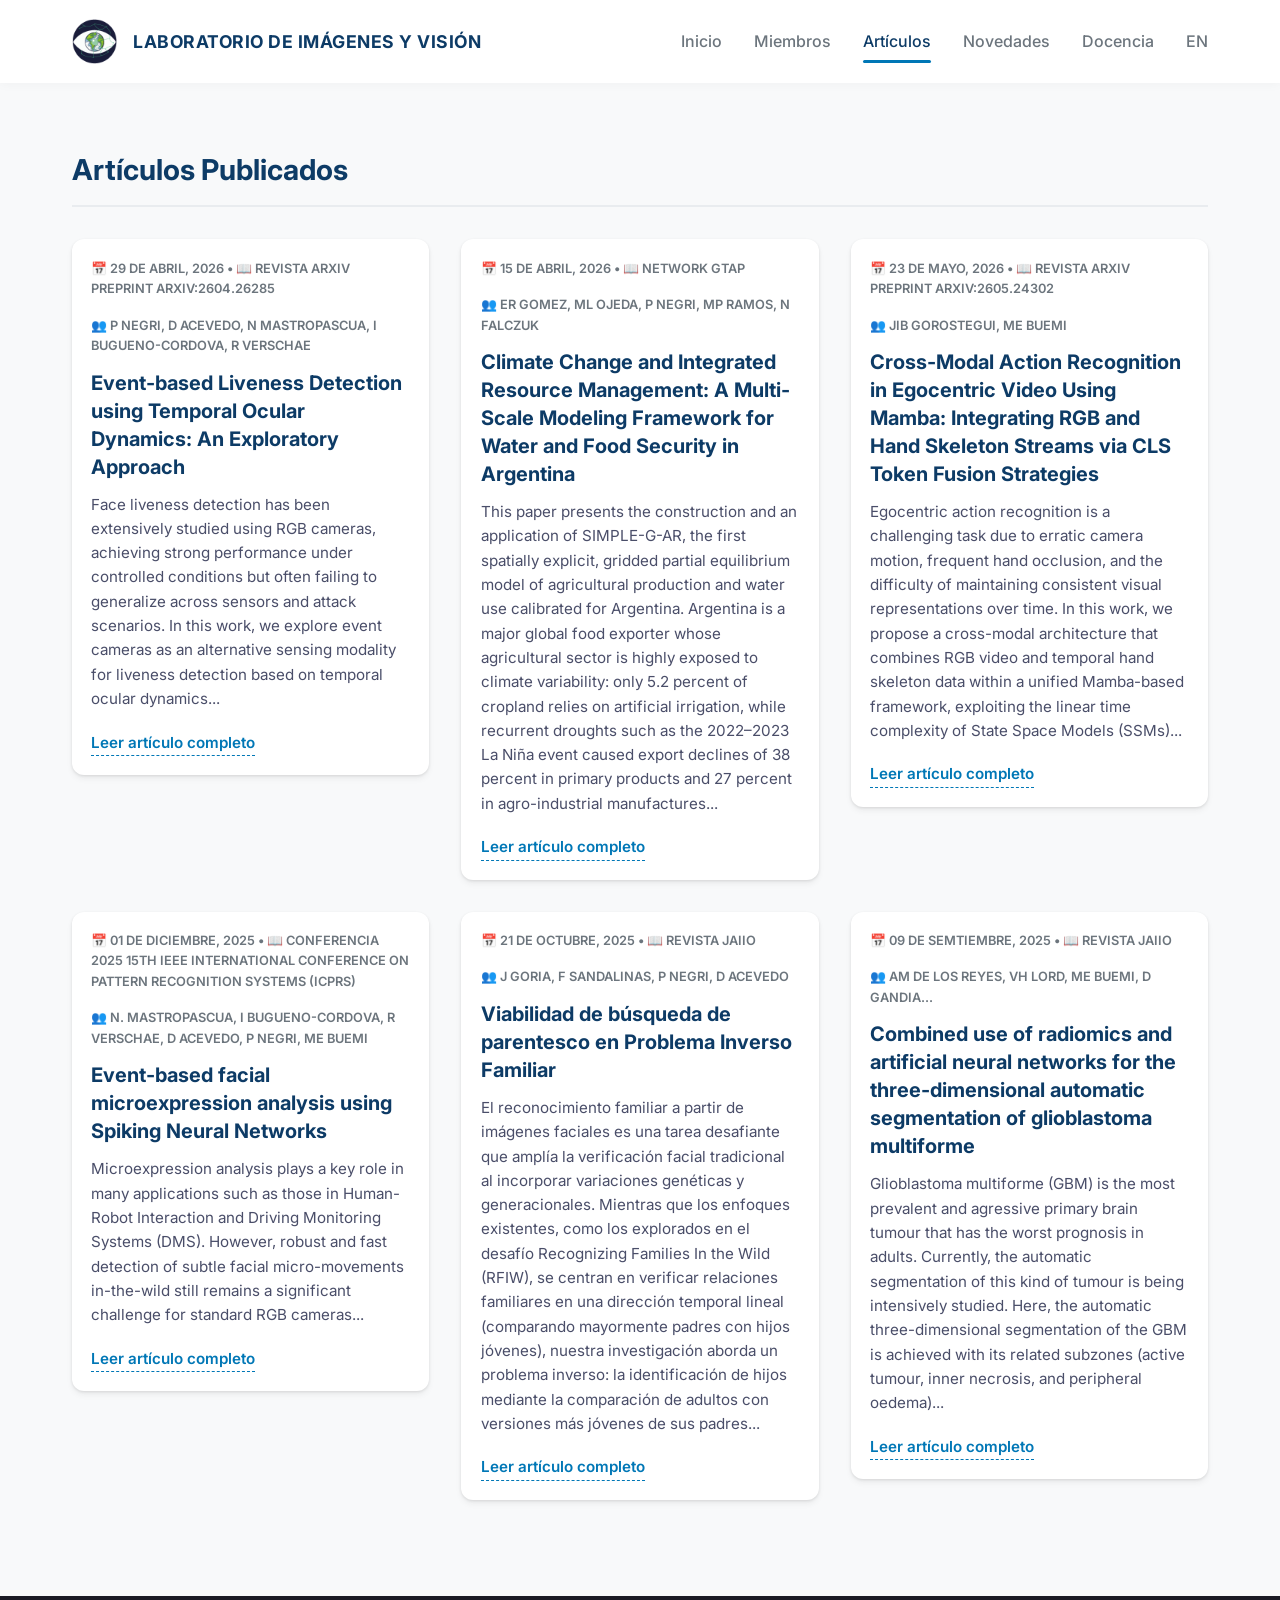
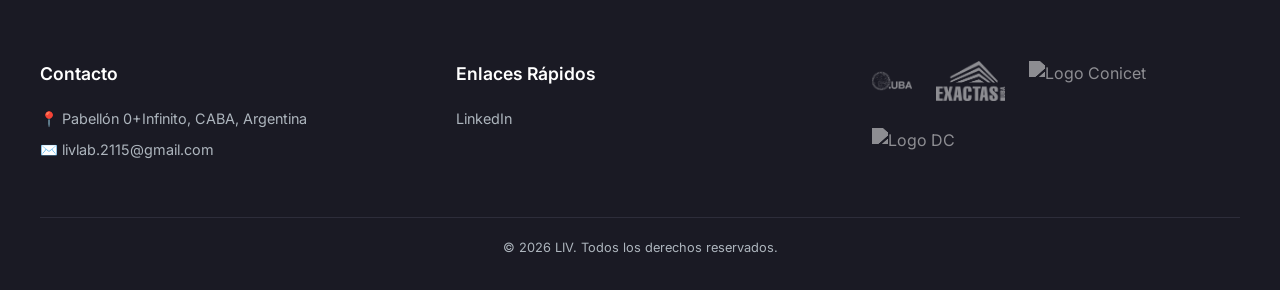
==== commit ebeeb7d1: "articulos.html" ====
--- a/articulos.html
+++ b/articulos.html
@@ -23,6 +23,8 @@
                     <li><a href="articulos.html" class="active">Artículos</a></li>
                     <li><a href="novedades.html">Novedades</a></li>
                     <li><a href="docencia.html">Docencia</a></li>
+
+                    <li><a href="#" class="btn-idioma">EN</a></li>
                 </ul>
             </nav>
         </div>
--- a/style.css
+++ b/style.css
@@ -54,8 +54,9 @@
 }
 
 .grid {
-    display: grid;
-    gap: 2rem;
+    display: grid; /*[cite: 3] */
+    gap: 2rem; /*[cite: 3] */
+    align-items: start; /* <- ESTO evita que las tarjetas se estiren en CUALQUIER grilla de la web */
 }
 
 .section-header {
@@ -192,7 +193,7 @@
     background-color: var(--bg-white);
     border-radius: var(--border-radius);
     box-shadow: var(--card-shadow);
-    padding: 2rem;
+    padding: 1.2rem;
     transition: transform 0.3s cubic-bezier(0.165, 0.84, 0.44, 1), box-shadow 0.3s ease;
 }
 
@@ -202,9 +203,15 @@
 }
 
 /* Grids por defecto (Escritorio) */
-.team-grid { grid-template-columns: repeat(auto-fit, minmax(210px, 1fr)); }
-.articles-grid { grid-template-columns: repeat(auto-fit, minmax(320px, 1fr)); }
-.news-grid { grid-template-columns: repeat(auto-fit, minmax(350px, 1fr)); }
+.team-grid { grid-template-columns: repeat(auto-fit, minmax(210px, 1fr)); } /* */
+.articles-grid { 
+    grid-template-columns: repeat(auto-fit, minmax(320px, 1fr)); /*[cite: 3] */
+    align-items: start; /* Añadimos esto */
+}
+.news-grid { 
+    grid-template-columns: repeat(auto-fit, minmax(350px, 1fr)); /*[cite: 3] */
+    align-items: start; /* Añadimos esto */
+}
 
 .member-card { text-align: center; }
 .member-img-container {
@@ -226,8 +233,8 @@
 .article-link { font-weight: 600; font-size: 0.95rem; align-self: flex-start; border-bottom: 1px dashed var(--secondary-color); }
 
 .badge { display: inline-block; font-size: 0.75rem; font-weight: 700; padding: 0.3rem 0.8rem; border-radius: 20px; margin-bottom: 1rem; text-transform: uppercase; }
-.badge-ongoing { background-color: #e2f0d9; color: #385723; }
-.badge-finished { background-color: #e8eae9; color: #595959; }
+.badge-defensatesis { background-color: #9999ff; color: #660099; }
+.badge-novedad { background-color: #66ccff; color: #3333cc; }
 .news-card h4 { font-size: 1.25rem; color: var(--primary-color); margin-bottom: 0.5rem; }
 
 /* ==========================================================================
@@ -353,4 +360,82 @@
     .footer-logos img {
         height: 35px;
     }
-}
+   .news-card p, .article-card p {
+    display: -webkit-box;
+    -webkit-line-clamp: 4; /* Muestra un máximo de 4 líneas de texto */
+    -webkit-box-orient: vertical;
+    overflow: hidden;
+}
+   /* Estilos específicos para imágenes de pósters dentro de las tarjetas */
+.poster-img {
+    width: 100%; /* Fuerza a la imagen a usar todo el ancho de la tarjeta */
+    height: auto;
+    border-radius: 8px; /* Le da bordes apenitas redondeados para que quede prolijo */
+    margin-top: 1rem; /* La separa un poco del enlace "Más información" */
+    box-shadow: 0 2px 5px rgba(0,0,0,0.1); /* Le da una sombrita sutil */
+    transition: transform 0.3s ease; /* Prepara el efecto de movimiento */
+}
+
+/* Efecto: la imagen se agranda un poquito al pasarle el mouse */
+.poster-img:hover {
+    transform: scale(1.03);
+    cursor: zoom-in; /* Cambia la flechita del mouse por una lupa */
+   
+}
+   .texto-limitado {
+    display: -webkit-box;
+    -webkit-line-clamp: 3; /* Número máximo de líneas que querés mostrar */
+    -webkit-box-orient: vertical;
+    overflow: hidden;
+    margin-bottom: 15px; 
+}
+   /* Alinear el contenido del header (si no lo tienes ya configurado así) */
+header > div {
+    display: flex;
+    align-items: center;
+    justify-content: space-between;
+    flex-wrap: wrap; 
+}
+
+/* Estilos para el contenedor del botón de idioma */
+.lang-switch {
+    margin-left: 20px;
+    font-size: 16px;
+    font-family: inherit; /* Hereda la tipografía de tu página */
+}
+
+   /* Estilos para el botón de cambio de idioma */
+.btn-idioma {
+    background-color: transparent; /* Quita el fondo gris por defecto */
+    color: #333; /* Asegúrate de que coincida con el color de tus otros enlaces */
+    border: 2px solid #333; /* Un borde sutil para que parezca un botón */
+    padding: 6px 12px;
+    border-radius: 20px; /* Bordes redondeados modernos */
+    font-size: 14px;
+    font-weight: bold;
+    font-family: inherit; /* Usa la misma fuente que el resto de la página */
+    cursor: pointer;
+    margin-left: 20px; /* Lo separa de los otros enlaces del menú */
+    transition: all 0.3s ease; /* Efecto suave al pasar el mouse */
+}
+
+/* Efecto al pasar el cursor por encima */
+.btn-idioma:hover {
+    background-color: #333; 
+    color: #ffffff; /* El texto pasa a blanco */
+}
+   /* Estilo para el enlace de idioma con apariencia de botón */
+.btn-idioma {
+    border: 1px solid #333;
+    padding: 4px 10px;
+    border-radius: 4px;
+    font-weight: bold;
+    text-decoration: none;
+    transition: all 0.2s ease;
+}
+
+.btn-idioma:hover {
+    background-color: #333;
+    color: #fff !important; /* Fuerza el cambio de color al pasar el cursor */
+}
+}
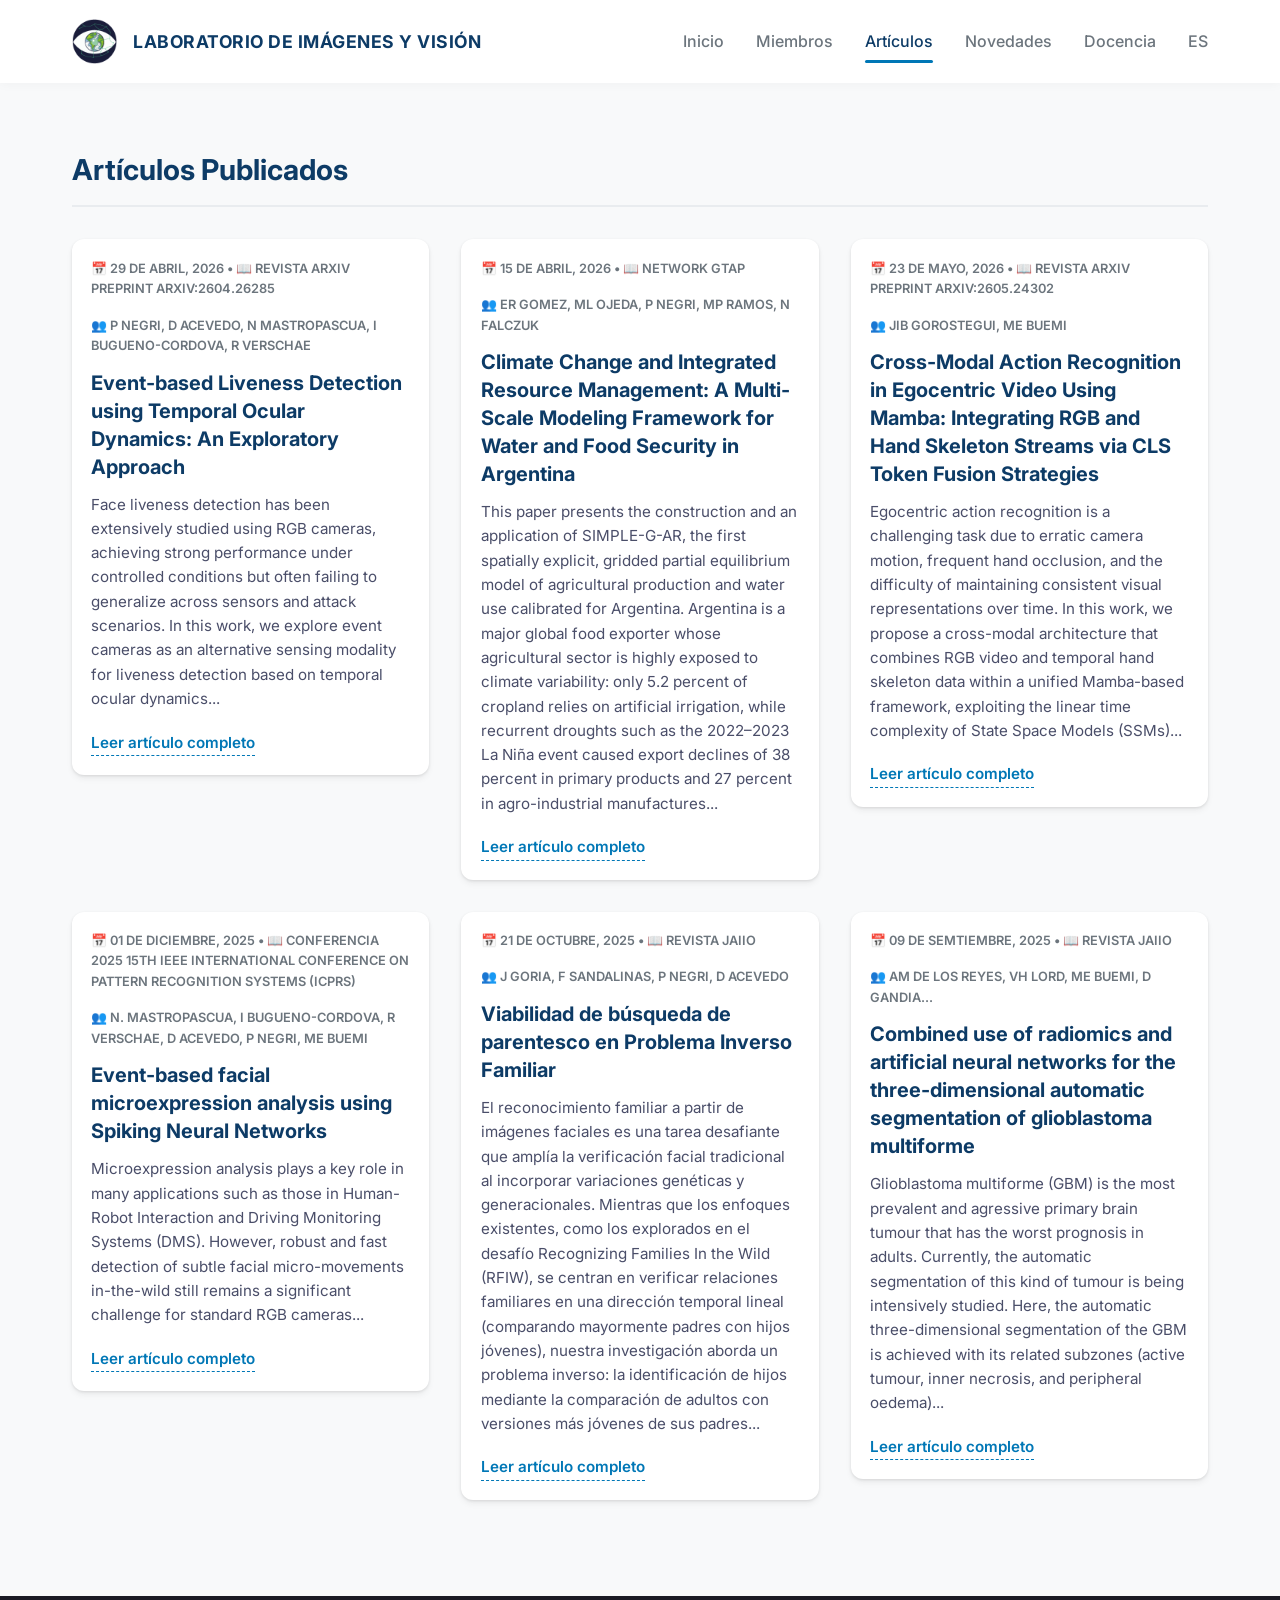
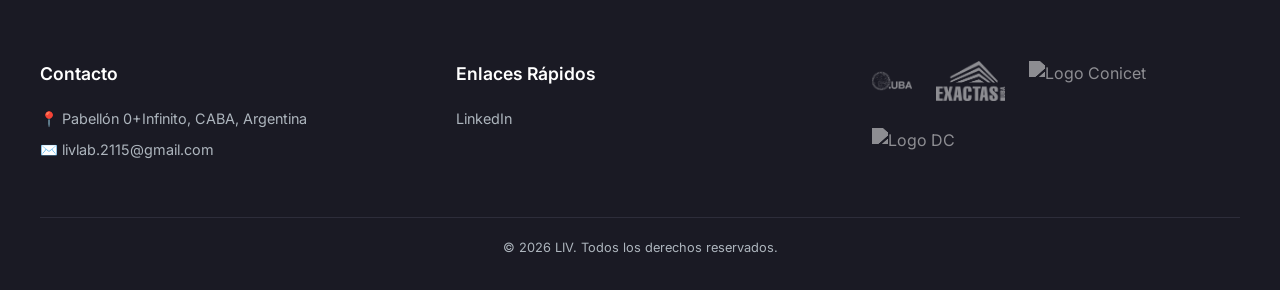
==== commit 443e8b5c: "articulos.html" ====
--- a/articulos.html
+++ b/articulos.html
@@ -24,7 +24,7 @@
                     <li><a href="novedades.html">Novedades</a></li>
                     <li><a href="docencia.html">Docencia</a></li>
 
-                    <li><a href="#" class="btn-idioma">EN</a></li>
+                    <li><a href="#" class="btn-idioma">ES</a></li>
                 </ul>
             </nav>
         </div>
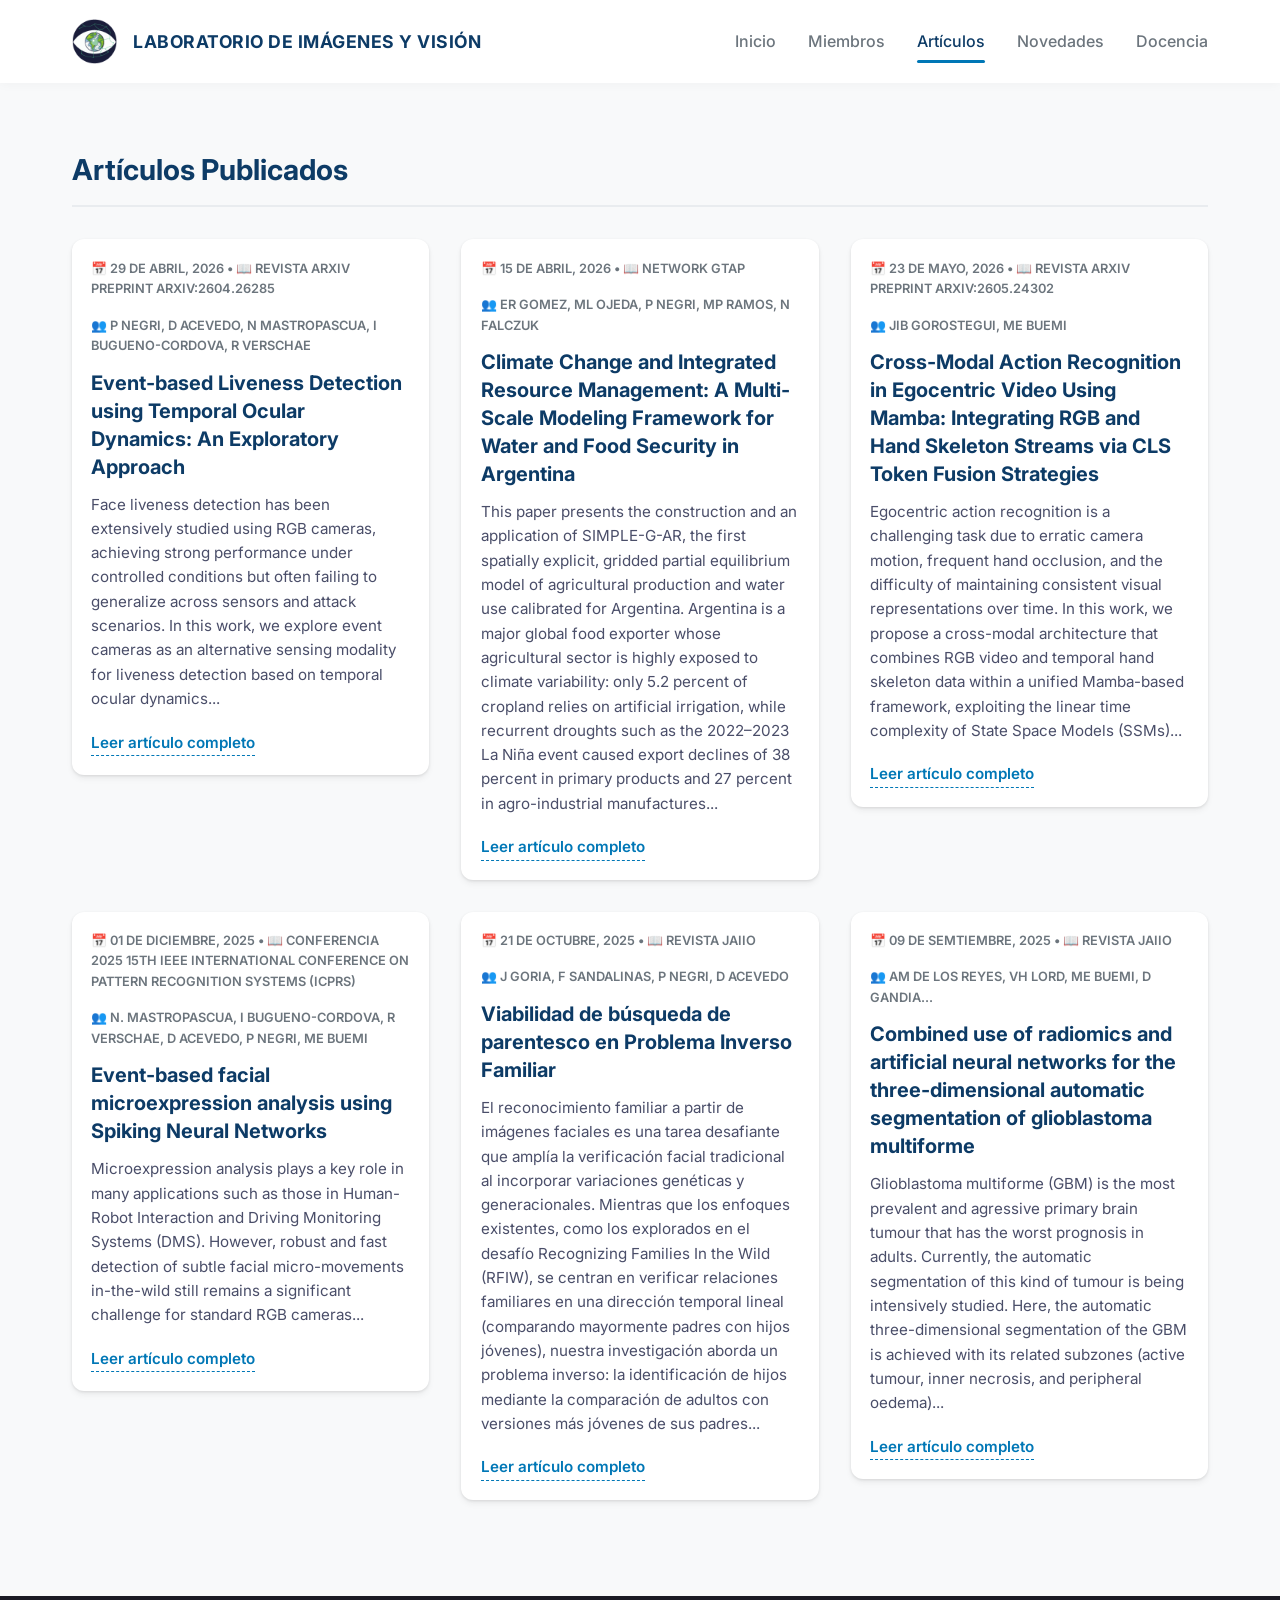
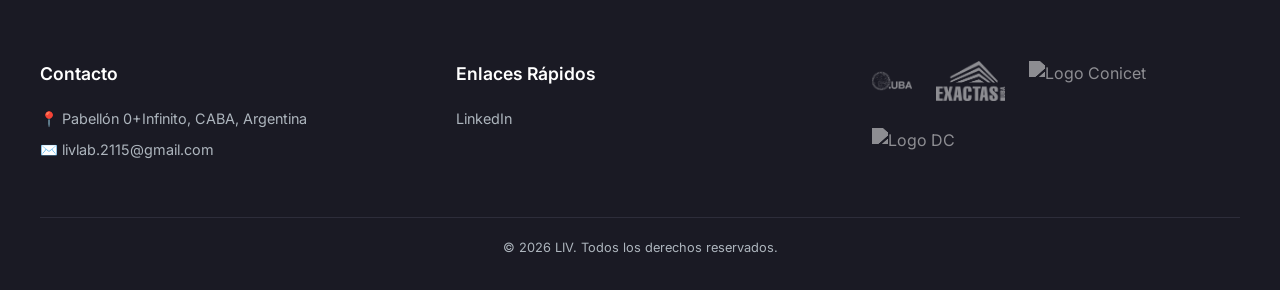
==== commit abe0257c: "articulos.html" ====
--- a/articulos.html
+++ b/articulos.html
@@ -24,7 +24,6 @@
                     <li><a href="novedades.html">Novedades</a></li>
                     <li><a href="docencia.html">Docencia</a></li>
 
-                    <li><a href="#" class="btn-idioma">ES</a></li>
                 </ul>
             </nav>
         </div>
--- a/style.css
+++ b/style.css
@@ -397,45 +397,4 @@
     flex-wrap: wrap; 
 }
 
-/* Estilos para el contenedor del botón de idioma */
-.lang-switch {
-    margin-left: 20px;
-    font-size: 16px;
-    font-family: inherit; /* Hereda la tipografía de tu página */
-}
-
-   /* Estilos para el botón de cambio de idioma */
-.btn-idioma {
-    background-color: transparent; /* Quita el fondo gris por defecto */
-    color: #333; /* Asegúrate de que coincida con el color de tus otros enlaces */
-    border: 2px solid #333; /* Un borde sutil para que parezca un botón */
-    padding: 6px 12px;
-    border-radius: 20px; /* Bordes redondeados modernos */
-    font-size: 14px;
-    font-weight: bold;
-    font-family: inherit; /* Usa la misma fuente que el resto de la página */
-    cursor: pointer;
-    margin-left: 20px; /* Lo separa de los otros enlaces del menú */
-    transition: all 0.3s ease; /* Efecto suave al pasar el mouse */
-}
-
-/* Efecto al pasar el cursor por encima */
-.btn-idioma:hover {
-    background-color: #333; 
-    color: #ffffff; /* El texto pasa a blanco */
-}
-   /* Estilo para el enlace de idioma con apariencia de botón */
-.btn-idioma {
-    border: 1px solid #333;
-    padding: 4px 10px;
-    border-radius: 4px;
-    font-weight: bold;
-    text-decoration: none;
-    transition: all 0.2s ease;
-}
-
-.btn-idioma:hover {
-    background-color: #333;
-    color: #fff !important; /* Fuerza el cambio de color al pasar el cursor */
-}
-}
+}
